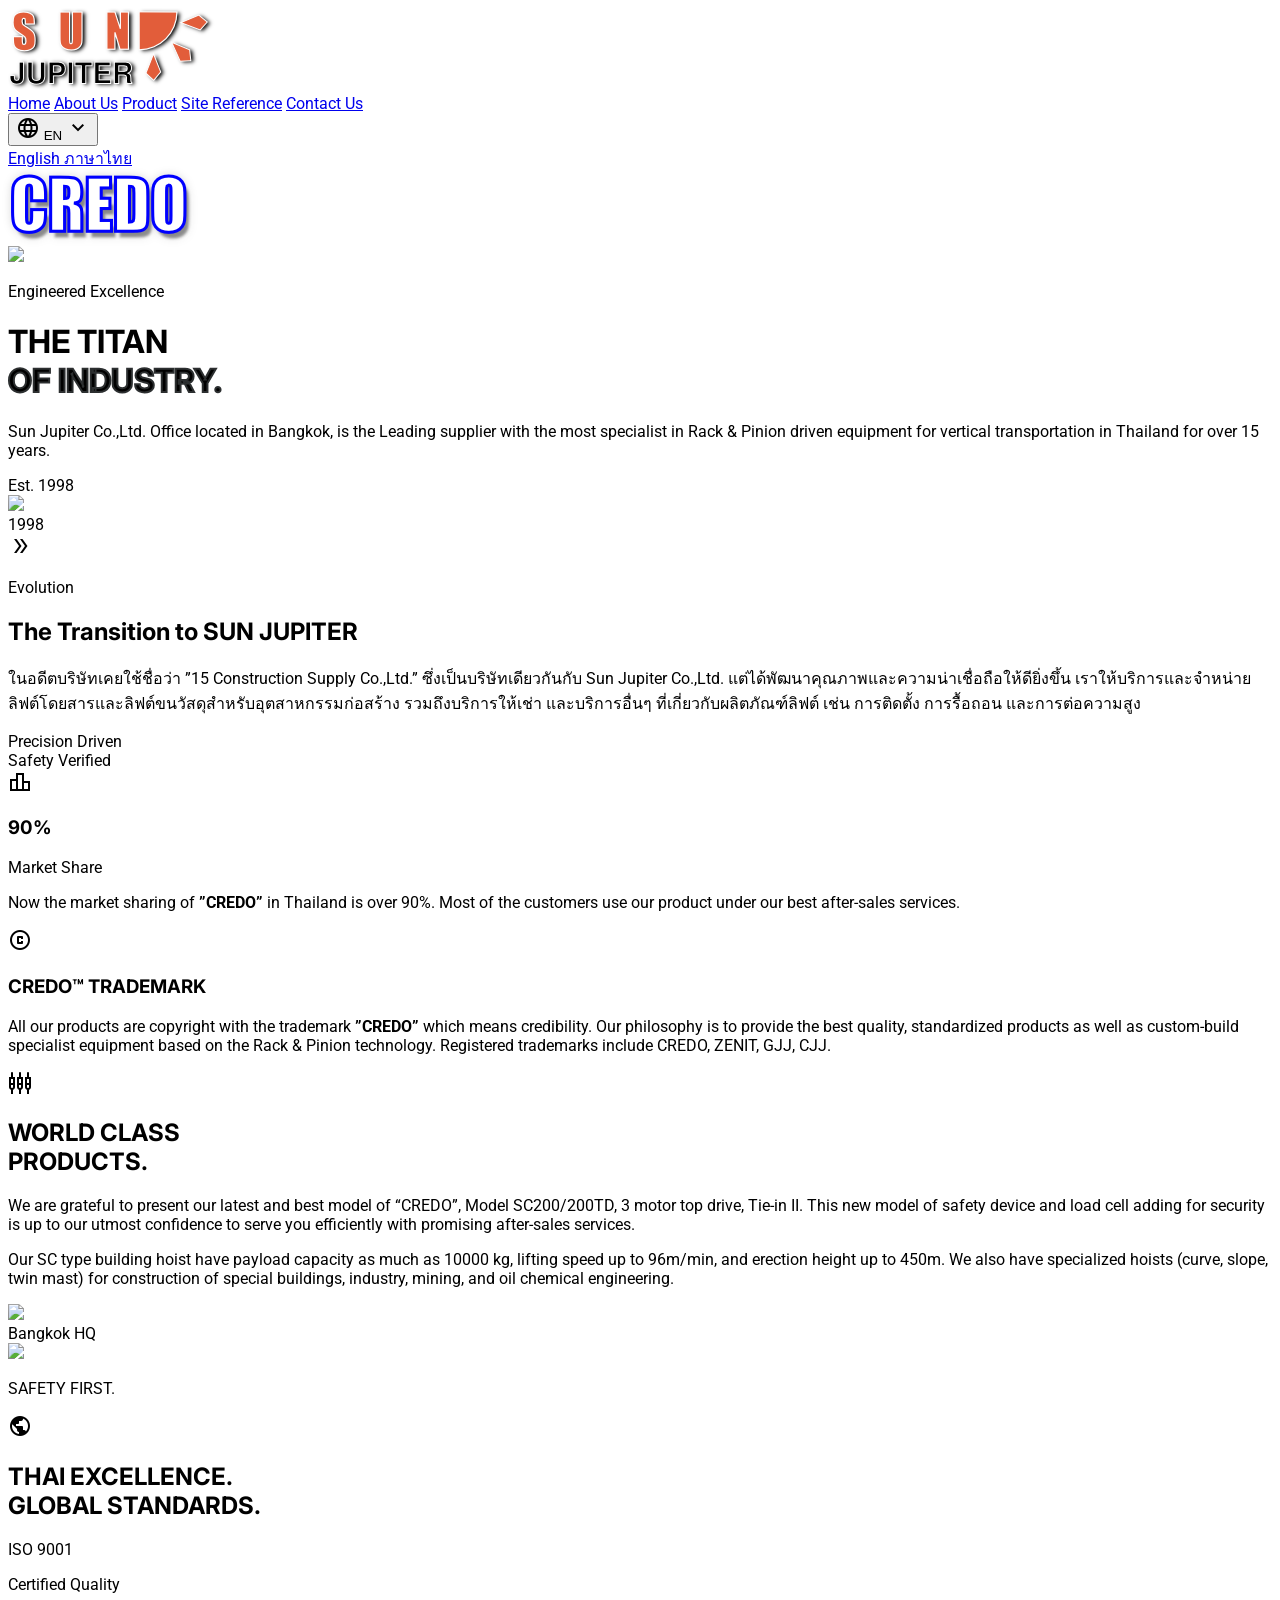
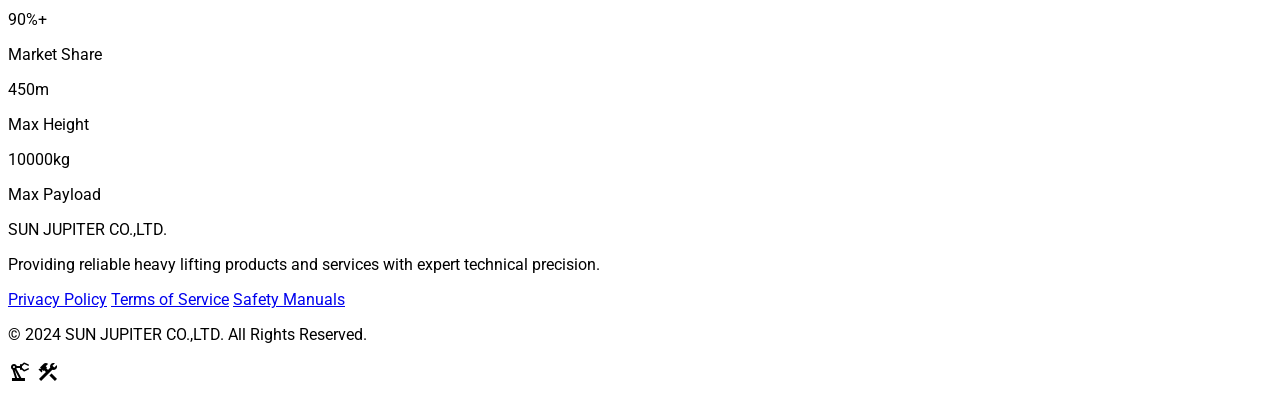
==== about.html @ 76cbe088 "Add files via upload" ====
<!DOCTYPE html>

<html class="light" lang="en"><head>
  <title>About Us | Sun Jupiter Co., Ltd.</title>
  <link rel="icon" type="image/png" href="assets/favicon.png"/>
<link rel="preconnect" href="https://fonts.googleapis.com"/>
<link rel="preconnect" href="https://fonts.gstatic.com" crossorigin/>
<link rel="preconnect" href="https://cdn.tailwindcss.com"/>
<link href="https://fonts.googleapis.com/css2?family=Inter:wght@400;500;600;700;800;900&family=Roboto:wght@400;500;700&display=swap" rel="stylesheet" media="print" onload="this.media='all'"/>
<link href="https://fonts.googleapis.com/css2?family=Material+Symbols+Outlined:wght,FILL@100..700,0..1&display=swap" rel="stylesheet" media="print" onload="this.media='all'"/>
<meta charset="utf-8"/>
<meta content="width=device-width, initial-scale=1.0" name="viewport"/>
<script src="https://cdn.tailwindcss.com?plugins=forms,container-queries"></script>
<script id="tailwind-config">
      tailwind.config = {
        darkMode: "class",
        theme: {
          extend: {
            colors: {
              "on-secondary": "#ffffff",
              "inverse-primary": "#fabd00",
              "inverse-on-surface": "#f3f0ef",
              "surface-dim": "#dcd9d9",
              "on-error-container": "#93000a",
              "primary-fixed": "#ffdf9e",
              "on-secondary-fixed": "#1b1c1c",
              "primary-fixed-dim": "#fabd00",
              "inverse-surface": "#313030",
              "on-secondary-fixed-variant": "#474746",
              "outline": "#7e775f",
              "tertiary-fixed": "#79f5ff",
              "on-tertiary-fixed-variant": "#004f54",
              "tertiary-fixed-dim": "#00dbe8",
              "surface": "#fcf9f8",
              "on-background": "#1c1b1b",
              "tertiary": "#00696f",
              "surface-bright": "#fcf9f8",
              "secondary-fixed": "#e5e2e1",
              "secondary": "#5f5e5e",
              "surface-container-highest": "#e5e2e1",
              "error": "#ba1a1a",
              "primary": "#b45309",
              "on-primary-container": "#795a00",
              "surface-container-high": "#ebe7e7",
              "surface-container-lowest": "#ffffff",
              "on-surface-variant": "#4d4732",
              "tertiary-container": "#00f1ff",
              "surface-container-low": "#f6f3f2",
              "background": "#fcf9f8",
              "on-tertiary-container": "#006a70",
              "error-container": "#ffdad6",
              "on-tertiary": "#ffffff",
              "surface-tint": "#b45309",
              "secondary-container": "#e2dfde",
              "outline-variant": "#d0c6ab",
              "surface-container": "#f0edec",
              "on-primary": "#ffffff",
              "on-tertiary-fixed": "#002022",
              "on-primary-fixed": "#261a00",
              "secondary-fixed-dim": "#c8c6c5",
              "surface-variant": "#e5e2e1",
              "on-primary-fixed-variant": "#5b4300",
              "primary-container": "#ffd478",
              "on-surface": "#1c1b1b",
              "on-secondary-container": "#636262",
              "on-error": "#ffffff"
            },
            fontFamily: {
              "headline": ["Inter"],
              "body": ["Roboto"],
              "label": ["Roboto"]
            },
            borderRadius: {"DEFAULT": "0.125rem", "lg": "0.25rem", "xl": "0.5rem", "full": "0.75rem"},
          },
        },
      }
    </script>
<style>
    /* ── SPA View Transition: smooth cross-fade ────────────────── */
    ::view-transition-old(root) {
        animation: sj-fade-out 120ms ease-out forwards;
    }
    ::view-transition-new(root) {
        animation: sj-fade-in 160ms ease-in forwards;
    }
    @keyframes sj-fade-out {
        from { opacity: 1; transform: translateY(0); }
        to   { opacity: 0; transform: translateY(-6px); }
    }
    @keyframes sj-fade-in {
        from { opacity: 0; transform: translateY(8px); }
        to   { opacity: 1; transform: translateY(0); }
    }

        .material-symbols-outlined {
            font-variation-settings: 'FILL' 0, 'wght' 400, 'GRAD' 0, 'opsz' 24;
        }
        body { 
            font-family: 'Roboto', sans-serif; 
        }
        h1, h2, h3, h4 { font-family: 'Inter', sans-serif; }
    </style>

<script id="spa-router">
if (!window.spaRouterLoaded) {
    window.spaRouterLoaded = true;
    window.spaCache = {};

    document.addEventListener('mouseover', (e) => {
        const link = e.target.closest('a');
        if (!link) return;
        const href = link.getAttribute('href');
        if (!href || href.startsWith('http') || href.startsWith('#') || href.startsWith('mailto:')) return;
        
        const cleanHref = href.split('?')[0].split('#')[0];
        if (!window.spaCache[cleanHref]) {
            window.spaCache[cleanHref] = fetch(href).then(r => r.text()).catch(() => null);
        }
    });
    
    window.navigateToSPA = async (url, useTransition = true) => {
        try {
            const cleanUrl = url.split('?')[0].split('#')[0];
            let text;
            if (window.spaCache && window.spaCache[cleanUrl]) {
                text = await window.spaCache[cleanUrl];
            } else {
                const response = await fetch(url);
                text = await response.text();
            }
            if (!text) { window.location.href = url; return; }
            
            const doc = new DOMParser().parseFromString(text, 'text/html');
            
            const performSwap = () => {
                // Extract all script text BEFORE DOM swap (replaceWith moves main out of doc)
                const scriptTexts = Array.from(doc.querySelectorAll('body script:not([src])')).map(s => s.textContent);

                const currentMain = document.querySelector('main');
                const newMain = doc.querySelector('main');
                if (currentMain && newMain) {
                    currentMain.replaceWith(newMain);
                } else {
                    window.location.href = url; return;
                }
                
                const currentNav = document.querySelector('nav');
                const newNav = doc.querySelector('nav');
                if (currentNav && newNav) {
                    currentNav.innerHTML = newNav.innerHTML;
                }
                
                document.title = doc.title;
                
                // Re-execute scripts (using pre-extracted text to avoid missing in-main scripts)
                scriptTexts.forEach(text => {
                    const newScript = document.createElement('script');
                    newScript.textContent = text;
                    document.body.appendChild(newScript);
                });

                if (window.tailwind && typeof window.tailwind.refresh === 'function') {
                    window.tailwind.refresh();
                }
                setTimeout(() => {
                    document.querySelectorAll('[class*="animate-"]').forEach(el => {
                        const cls = [...el.classList].find(c => c.startsWith('animate-'));
                        if (cls) { el.classList.remove(cls); void el.offsetWidth; el.classList.add(cls); }
                    });
                }, 50);
                // Re-initialize tab UI after SPA swap (ensures brand tabs work without reload)
                setTimeout(() => {
                    const firstTabCard = document.querySelector('.tab-card');
                    if (firstTabCard && typeof switchTab === 'function') {
                        const tabId = firstTabCard.id.replace('tab-', '');
                        switchTab(tabId, false);
                    }
                }, 200);
                
                if (url.includes('#')) {
                    const hash = url.split('#')[1];
                    const target = document.getElementById(hash);
                    if (target) {
                        target.scrollIntoView({ behavior: 'auto', block: 'start' });
                        return;
                    }
                }
                window.scrollTo(0, 0);
                // Re-apply language after SPA swap
                if (window.applyTranslations) window.applyTranslations();
            };

            window.history.pushState({}, '', url);
            performSwap();
            
        } catch (e) {
            window.location.href = url; 
        }
    };
    
    document.addEventListener('click', (e) => {
        if (e.defaultPrevented) return;
        const link = e.target.closest('a');
        if (!link) return;
        const href = link.getAttribute('href');
        if (!href || href.startsWith('http') || href.startsWith('mailto:')) return;
        
        e.preventDefault();
        
        if (href.startsWith('#')) {
            const tgt = document.querySelector(href);
            if (tgt) {
                tgt.scrollIntoView({ behavior: 'smooth' });
                window.history.pushState({}, '', window.location.pathname + href);
            }
            return;
        }

        window.navigateToSPA(href, true);
    });
    
    window.addEventListener('popstate', () => {
        window.location.reload();
    });
}
</script>
<script src="assets/lang.js"></script>
  <meta name="description" content="Learn about Sun Jupiter Co., Ltd., our mission, vision, and commitment to providing world-class construction equipment in Thailand."/>
  <meta name="robots" content="index, follow"/>
  <link rel="canonical" href="https://claudesunjupite.github.io/about.html"/>
</head>
<body class="bg-surface text-on-surface antialiased">
<!-- STANDARDIZED NAVBAR -->
<nav class="fixed top-0 w-full z-50 bg-white/85 backdrop-blur-md shadow-sm border-b border-neutral-200/50 flex justify-between items-center px-8 py-4 w-full max-w-none transition-all duration-300">
<div class="flex items-center cursor-pointer transition-transform hover:scale-105" onclick="window.navigateToSPA ? window.navigateToSPA('index.html') : window.location.href='index.html'">
<img loading="eager" alt="SUN JUPITER CO.,LTD. Logo" class="h-14 md:h-16 w-auto object-contain" src="assets/sunjupiter-logo.png"/>
</div>
<div class="hidden md:flex items-center space-x-8 font-headline font-bold tracking-tight text-sm uppercase">
<a class="text-neutral-700 hover:text-yellow-600 transition-colors transition-all duration-300" href="index.html">Home</a>
<a class="text-yellow-600 border-b-2 border-yellow-600 pb-1 transition-all duration-300" href="about.html">About Us</a>
<a class="text-neutral-700 hover:text-yellow-600 transition-colors transition-all duration-300" href="product.html">Product</a>
<a class="text-neutral-700 hover:text-yellow-600 transition-colors transition-all duration-300" href="site-reference.html">Site Reference</a>
<a class="text-neutral-700 hover:text-yellow-600 transition-colors transition-all duration-300" href="contact.html">Contact Us</a>
</div>
<div class="flex items-center gap-6">
<div class="relative group">
<button class="flex items-center gap-1 text-xs font-bold text-neutral-600 hover:text-yellow-600 uppercase tracking-widest transition-colors py-2">
<span class="material-symbols-outlined text-[18px]">language</span>
EN
<span class="material-symbols-outlined text-[16px] transition-transform group-hover:rotate-180">expand_more</span>
</button>
<div class="absolute right-0 top-full w-32 bg-white border border-neutral-100 shadow-xl rounded-md overflow-hidden opacity-0 invisible group-hover:opacity-100 group-hover:visible transition-all duration-200">
<a href="#" class="block px-4 py-3 text-xs text-neutral-700 hover:bg-neutral-50 hover:text-yellow-600 font-bold tracking-wider" data-lang="en" onclick="event.preventDefault();window.setLanguage('en')">
English
</a>
<a href="#" class="block px-4 py-3 text-xs text-neutral-700 hover:bg-neutral-50 hover:text-yellow-600 font-bold tracking-wider" data-lang="th" onclick="event.preventDefault();window.setLanguage('th')">
ภาษาไทย
</a>
</div>
</div>
<div class="h-6 w-px bg-neutral-300 hidden md:block"></div>
<img loading="eager" src="assets/credo.png" alt="CREDO" class="hidden lg:block h-8 w-auto object-contain" style="filter: drop-shadow(0 0 4px rgba(0,0,0,0.15));">
</div>
</nav>
<!-- Hero Section: Kinetic Titan Strategy -->
<header class="pt-24 relative min-h-[921px] flex items-center overflow-hidden bg-surface">
<div class="absolute inset-0 z-0">
<div class="absolute inset-0 bg-gradient-to-r from-surface via-surface/80 to-transparent z-10"></div>
<img loading="eager" class="w-full h-full object-cover" data-alt="high-resolution wide shot of a modern Bangkok architectural landmark at sunrise with heavy construction cranes in the distance" src="https://lh3.googleusercontent.com/aida-public/[base64]"/>
</div>
<div class="container mx-auto px-12 relative z-20">
<div class="max-w-5xl">
<p class="font-headline font-black text-primary uppercase tracking-[0.2em] mb-4 md:mb-6 text-sm md:text-base">Engineered Excellence</p>
<h1 class="font-headline font-black text-5xl md:text-7xl lg:text-8xl text-on-surface leading-[0.85] tracking-tighter mb-8 md:mb-12 uppercase kinetic-tension">
                    THE TITAN <br/>
<span class="text-transparent" style="-webkit-text-stroke: 2px #2c2f30">OF INDUSTRY.</span>
</h1>
<div class="flex flex-col md:flex-row md:items-end gap-8 md:gap-16 relative z-10 w-full mb-8 text-shadow-sm">
<p class="text-lg md:text-xl text-on-surface-variant font-medium leading-relaxed max-w-2xl">
                        Sun Jupiter Co.,Ltd. Office located in Bangkok, is the Leading supplier with the most specialist in Rack &amp; Pinion driven equipment for vertical transportation in Thailand for over 15 years.
                    </p>
<div class="flex items-center gap-4 shrink-0 pb-1">
<div class="h-[2px] w-12 md:w-16 bg-secondary"></div>
<span class="font-headline font-black text-xl md:text-2xl uppercase tracking-tighter text-on-surface">Est. 1998</span>
</div>
</div>
</div>
</div>
</header>
<!-- Legacy Transition Section: No-Border Philosophy -->
<section class="bg-surface-container-low py-32">
<div class="container mx-auto px-12">
<div class="grid grid-cols-1 md:grid-cols-12 gap-16 items-center">
<div class="md:col-span-5 relative">
<div class="aspect-square bg-surface-container-highest rounded-lg overflow-hidden relative shadow-2xl group">
<img loading="lazy" class="w-full h-full object-cover grayscale transition-all duration-700 group-hover:grayscale-0" data-alt="vintage black and white photo of 15 Construction Supply storefront in 1990s Bangkok industrial district" src="https://lh3.googleusercontent.com/aida-public/[base64]"/>
<div class="absolute bottom-0 left-0 bg-primary p-8 text-on-primary font-headline font-black text-4xl uppercase">1998</div>
</div>
</div>
<div class="md:col-span-2 flex flex-col items-center justify-center py-20 md:py-24">
<span class="material-symbols-outlined text-6xl text-tertiary" data-icon="double_arrow">double_arrow</span>
<p class="font-headline font-black text-tertiary uppercase text-xs tracking-widest mt-4">Evolution</p>
</div>
<div class="md:col-span-5">
<h2 class="font-headline font-black text-5xl mb-8 tracking-tight">The Transition to <span class="text-primary">SUN JUPITER</span></h2>
<p class="text-on-surface-variant leading-loose mb-6 font-medium">
                        ในอดีตบริษัทเคยใช้ชื่อว่า <span class=”text-on-surface font-bold”>”15 Construction Supply Co.,Ltd.”</span> ซึ่งเป็นบริษัทเดียวกันกับ Sun Jupiter Co.,Ltd. แต่ได้พัฒนาคุณภาพและความน่าเชื่อถือให้ดียิ่งขึ้น เราให้บริการและจำหน่ายลิฟต์โดยสารและลิฟต์ขนวัสดุสำหรับอุตสาหกรรมก่อสร้าง รวมถึงบริการให้เช่า และบริการอื่นๆ ที่เกี่ยวกับผลิตภัณฑ์ลิฟต์ เช่น การติดตั้ง การรื้อถอน และการต่อความสูง
                    </p>
<div class="flex gap-4">
<div class="px-6 py-3 bg-secondary-container text-on-secondary-container font-headline font-bold text-sm tracking-tight rounded-md">Precision Driven</div>
<div class="px-6 py-3 bg-primary-container text-on-primary-container font-headline font-bold text-sm tracking-tight rounded-md">Safety Verified</div>
</div>
</div>
</div>
</div>
</section>
<!-- The Credo: High-Octane Bento Grid -->
<section class="py-32 bg-surface">
<div class="container mx-auto px-12">
<div class="grid grid-cols-1 md:grid-cols-3 gap-12 md:gap-16">
<!-- Market Share Card -->
<div class="md:col-span-1 bg-surface-container-lowest p-12 flex flex-col justify-between min-h-[400px] border-l-8 border-secondary">
<div>
<span class="material-symbols-outlined text-secondary text-5xl mb-6" data-icon="leaderboard">leaderboard</span>
<h3 class="font-headline font-black text-6xl tracking-tighter mb-2">90%</h3>
<p class="font-headline font-bold uppercase text-on-surface-variant tracking-widest text-xs">Market Share</p>
</div>
<p class="text-on-surface-variant text-sm font-medium leading-loose">
                        Now the market sharing of <strong>”CREDO”</strong> in Thailand is over 90%. Most of the customers use our product under our best after-sales services.
                    </p>
</div>
<!-- Credo Card: Signature Texture -->
<div class="md:col-span-2 bg-gradient-to-br from-primary to-primary-dim p-12 md:p-20 relative overflow-hidden text-on-primary flex flex-col justify-center">
<div class="relative z-10">
<div class="flex items-center gap-4 mb-8">
<span class="material-symbols-outlined text-secondary-fixed-dim text-4xl" data-icon="copyright" data-weight="fill">copyright</span>
<h3 class="font-headline font-black text-4xl md:text-5xl uppercase tracking-tighter italic">CREDO™ TRADEMARK</h3>
</div>
<p class="text-2xl font-headline font-bold leading-relaxed max-w-2xl">
                            All our products are copyright with the trademark <strong>”CREDO”</strong> which means credibility. Our philosophy is to provide the best quality, standardized products as well as custom-build specialist equipment based on the Rack &amp; Pinion technology. Registered trademarks include CREDO, ZENIT, GJJ, CJJ.
                        </p>
</div>
<!-- Decorative Background element -->
<span class="absolute -right-10 -bottom-10 material-symbols-outlined text-[20rem] text-white/5 pointer-events-none" data-icon="settings_input_component">settings_input_component</span>
</div>
</div>
</div>
</section>
<!-- Technical Team & Office: Editorial Layout -->
<section class="bg-surface-container-high py-32 overflow-hidden">
<div class="container mx-auto px-12">
<div class="flex flex-col md:flex-row gap-16">
<div class="md:w-1/3">
<h2 class="font-headline font-black text-5xl md:text-6xl leading-[0.85] tracking-tighter mb-8">WORLD CLASS <br/><span class="text-tertiary">PRODUCTS</span>.</h2>
<p class="text-on-surface-variant font-medium leading-loose mb-6">
                        We are grateful to present our latest and best model of “CREDO”, Model SC200/200TD, 3 motor top drive, Tie-in II. This new model of safety device and load cell adding for security is up to our utmost confidence to serve you efficiently with promising after-sales services.
                    </p>
<p class="text-on-surface-variant font-medium leading-loose mb-12">
                        Our SC type building hoist have payload capacity as much as 10000 kg, lifting speed up to 96m/min, and erection height up to 450m. We also have specialized hoists (curve, slope, twin mast) for construction of special buildings, industry, mining, and oil chemical engineering.
                    </p>
</div>
<div class="md:w-2/3 grid grid-cols-2 gap-12 md:gap-16">
<div class="relative pt-12">
<img loading="lazy" class="w-full h-[500px] object-cover rounded-lg shadow-2xl" data-alt="professional Thai technical engineers in safety gear examining blueprints inside a modern sleek glass Bangkok office" src="https://lh3.googleusercontent.com/aida-public/[base64]"/>
<div class="absolute -top-4 -right-4 bg-tertiary p-6 rounded-lg text-on-tertiary font-headline font-black text-xl">Bangkok HQ</div>
</div>
<div class="relative">
<img loading="lazy" class="w-full h-[500px] object-cover rounded-lg shadow-2xl" data-alt="detailed close up of modern high tech Rack and Pinion elevator machinery assembly line with vibrant safety orange accents" src="https://lh3.googleusercontent.com/aida-public/[base64]"/>
<div class="absolute bottom-12 -left-12 bg-white/10 backdrop-blur-xl p-8 border border-white/20">
<p class="font-headline font-black text-on-surface text-4xl">SAFETY FIRST.</p>
</div>
</div>
</div>
</div>
</div>
</section>
<!-- Global Reach / Logistics -->
<section class="py-32 bg-surface-container-lowest">
<div class="container mx-auto px-12 text-center max-w-4xl">
<span class="material-symbols-outlined text-primary text-6xl mb-8" data-icon="public" data-weight="fill">public</span>
<h2 class="font-headline font-black text-6xl tracking-tighter mb-8">THAI EXCELLENCE. <br/>GLOBAL STANDARDS.</h2>
<div class="grid grid-cols-2 md:grid-cols-4 gap-4 mt-16">
<div class="p-8 bg-surface-container-low rounded-lg">
<p class="font-headline font-black text-3xl md:text-4xl text-primary">ISO 9001</p>
<p class="text-xs uppercase font-bold tracking-widest text-on-surface-variant mt-2">Certified Quality</p>
</div>
<div class="p-8 bg-surface-container-low rounded-lg">
<p class="font-headline font-black text-3xl md:text-4xl text-primary">90%+</p>
<p class="text-xs uppercase font-bold tracking-widest text-on-surface-variant mt-2">Market Share</p>
</div>
<div class="p-8 bg-surface-container-low rounded-lg">
<p class="font-headline font-black text-3xl md:text-4xl text-primary">450m</p>
<p class="text-xs uppercase font-bold tracking-widest text-on-surface-variant mt-2">Max Height</p>
</div>
<div class="p-8 bg-surface-container-low rounded-lg">
<p class="font-headline font-black text-3xl md:text-4xl text-primary">10000kg</p>
<p class="text-xs uppercase font-bold tracking-widest text-on-surface-variant mt-2">Max Payload</p>
</div>
</div>
</div>
</section>
<!-- Footer Shell (Authority: Shared Components JSON) -->
<footer class="bg-neutral-950 dark:bg-black w-full border-t border-neutral-800 flex flex-col md:flex-row justify-between items-center px-12 py-10">
<div class="mb-8 md:mb-0 opacity-80 hover:opacity-100 transition-all duration-300">
<span class="text-lg font-black text-white uppercase font-headline">SUN JUPITER CO.,LTD.</span>
<p class="font-['Work_Sans'] text-xs tracking-wider text-neutral-400 mt-2 max-w-xs">Providing reliable heavy lifting products and services with expert technical precision.</p>
</div>
<div class="flex flex-wrap justify-center gap-12 md:gap-16 mb-8 md:mb-0 font-['Work_Sans'] text-xs tracking-wider text-neutral-400">
<a class="text-neutral-500 hover:text-white transition-colors hover:underline decoration-yellow-500" href="#">Privacy Policy</a>
<a class="text-neutral-500 hover:text-white transition-colors hover:underline decoration-yellow-500" href="#">Terms of Service</a>
<a class="text-neutral-500 hover:text-white transition-colors hover:underline decoration-yellow-500" href="#">Safety Manuals</a>
</div>
<div class="text-center md:text-right opacity-80 hover:opacity-100 transition-all duration-300">
<p class="font-['Work_Sans'] text-xs tracking-wider text-neutral-400">© 2024 SUN JUPITER CO.,LTD. All Rights Reserved.</p>
<div class="flex justify-center md:justify-end gap-4 mt-4">
<span class="material-symbols-outlined text-yellow-600 text-xl">precision_manufacturing</span>
<span class="material-symbols-outlined text-yellow-600 text-xl">construction</span>
</div>
</div>
</footer>
</body></html>




                                                                                                                                                                            
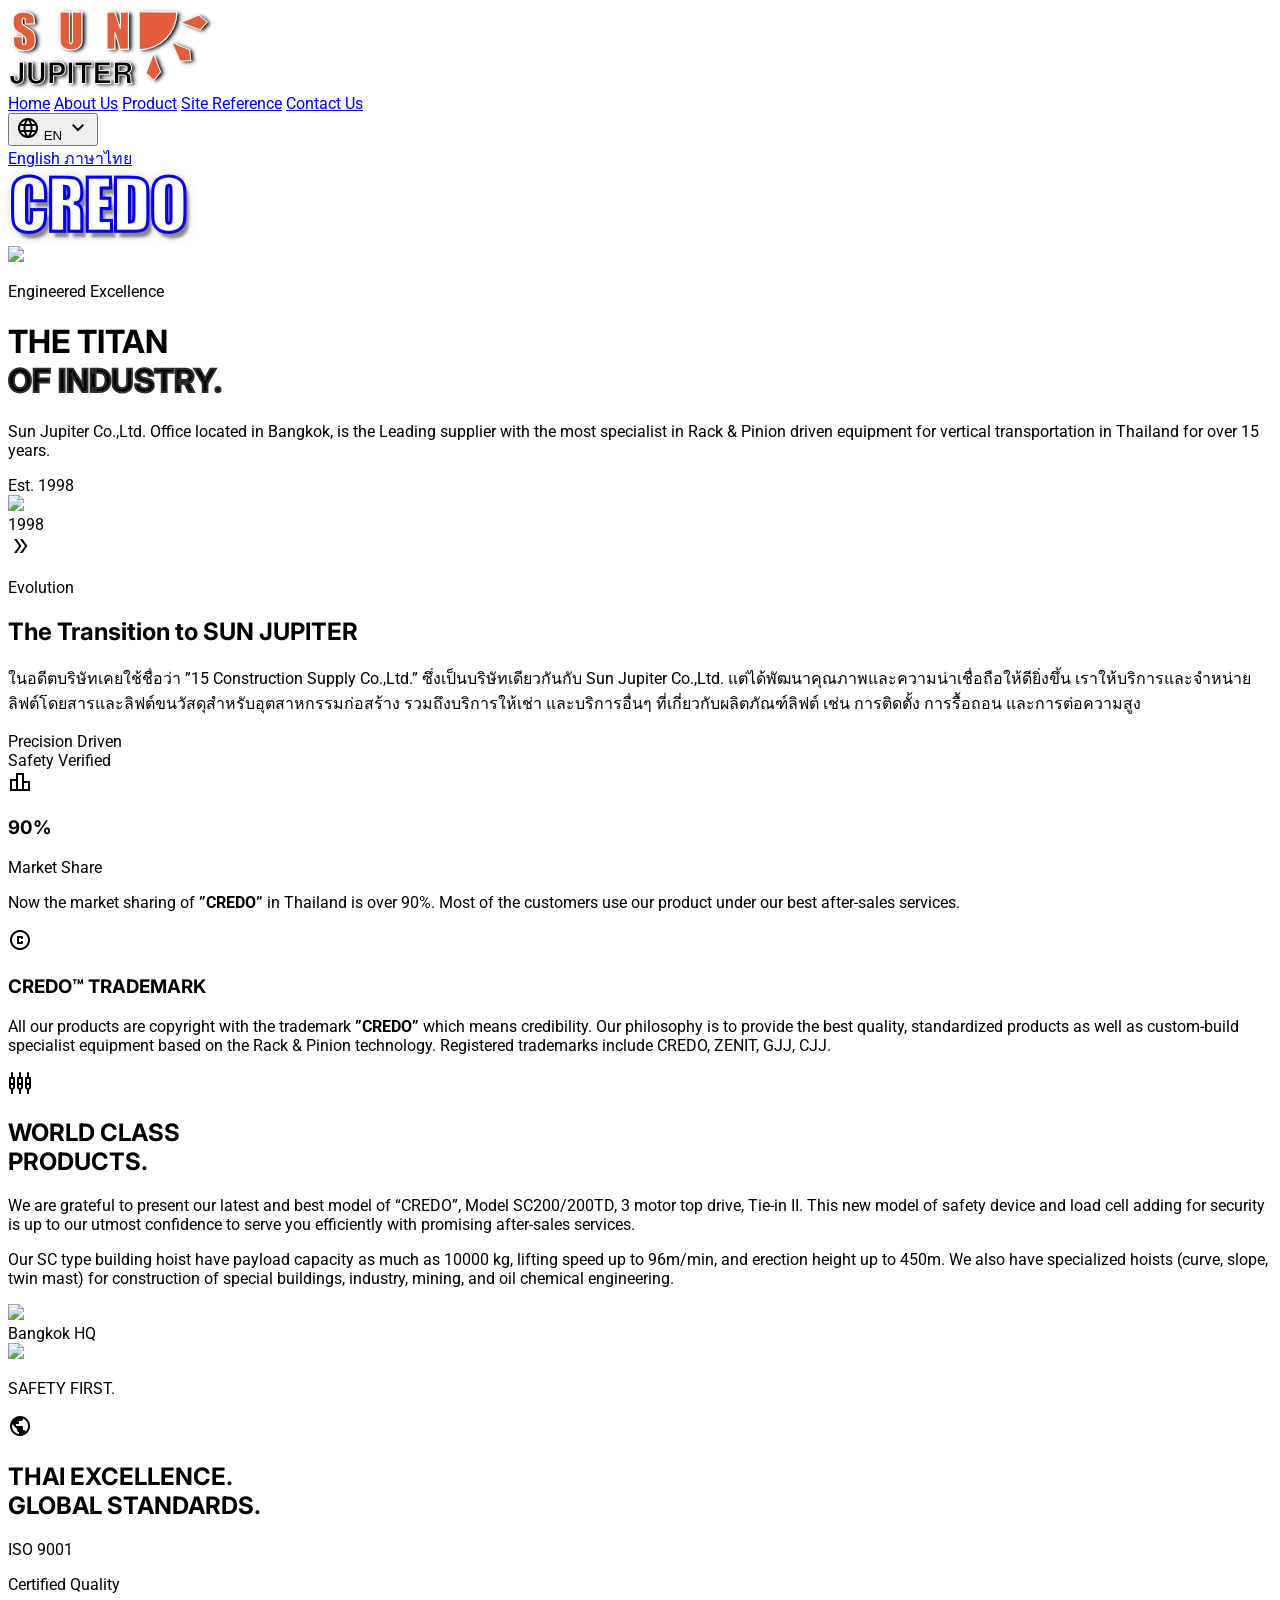
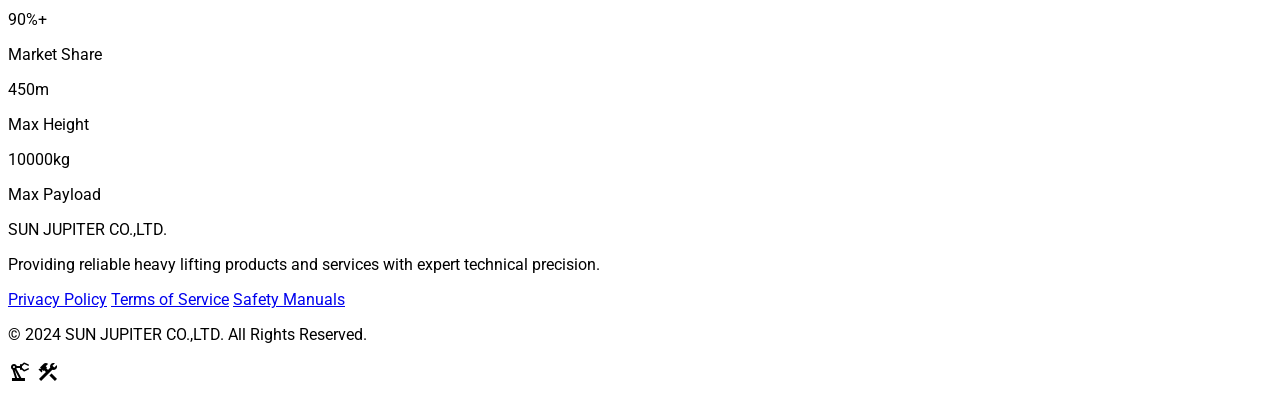
==== commit a1aeba48: "Add files via upload" ====
--- a/about.html
+++ b/about.html
@@ -5,76 +5,12 @@
   <link rel="icon" type="image/png" href="assets/favicon.png"/>
 <link rel="preconnect" href="https://fonts.googleapis.com"/>
 <link rel="preconnect" href="https://fonts.gstatic.com" crossorigin/>
-<link rel="preconnect" href="https://cdn.tailwindcss.com"/>
 <link href="https://fonts.googleapis.com/css2?family=Inter:wght@400;500;600;700;800;900&family=Roboto:wght@400;500;700&display=swap" rel="stylesheet" media="print" onload="this.media='all'"/>
 <link href="https://fonts.googleapis.com/css2?family=Material+Symbols+Outlined:wght,FILL@100..700,0..1&display=swap" rel="stylesheet" media="print" onload="this.media='all'"/>
 <meta charset="utf-8"/>
 <meta content="width=device-width, initial-scale=1.0" name="viewport"/>
-<script src="https://cdn.tailwindcss.com?plugins=forms,container-queries"></script>
-<script id="tailwind-config">
-      tailwind.config = {
-        darkMode: "class",
-        theme: {
-          extend: {
-            colors: {
-              "on-secondary": "#ffffff",
-              "inverse-primary": "#fabd00",
-              "inverse-on-surface": "#f3f0ef",
-              "surface-dim": "#dcd9d9",
-              "on-error-container": "#93000a",
-              "primary-fixed": "#ffdf9e",
-              "on-secondary-fixed": "#1b1c1c",
-              "primary-fixed-dim": "#fabd00",
-              "inverse-surface": "#313030",
-              "on-secondary-fixed-variant": "#474746",
-              "outline": "#7e775f",
-              "tertiary-fixed": "#79f5ff",
-              "on-tertiary-fixed-variant": "#004f54",
-              "tertiary-fixed-dim": "#00dbe8",
-              "surface": "#fcf9f8",
-              "on-background": "#1c1b1b",
-              "tertiary": "#00696f",
-              "surface-bright": "#fcf9f8",
-              "secondary-fixed": "#e5e2e1",
-              "secondary": "#5f5e5e",
-              "surface-container-highest": "#e5e2e1",
-              "error": "#ba1a1a",
-              "primary": "#b45309",
-              "on-primary-container": "#795a00",
-              "surface-container-high": "#ebe7e7",
-              "surface-container-lowest": "#ffffff",
-              "on-surface-variant": "#4d4732",
-              "tertiary-container": "#00f1ff",
-              "surface-container-low": "#f6f3f2",
-              "background": "#fcf9f8",
-              "on-tertiary-container": "#006a70",
-              "error-container": "#ffdad6",
-              "on-tertiary": "#ffffff",
-              "surface-tint": "#b45309",
-              "secondary-container": "#e2dfde",
-              "outline-variant": "#d0c6ab",
-              "surface-container": "#f0edec",
-              "on-primary": "#ffffff",
-              "on-tertiary-fixed": "#002022",
-              "on-primary-fixed": "#261a00",
-              "secondary-fixed-dim": "#c8c6c5",
-              "surface-variant": "#e5e2e1",
-              "on-primary-fixed-variant": "#5b4300",
-              "primary-container": "#ffd478",
-              "on-surface": "#1c1b1b",
-              "on-secondary-container": "#636262",
-              "on-error": "#ffffff"
-            },
-            fontFamily: {
-              "headline": ["Inter"],
-              "body": ["Roboto"],
-              "label": ["Roboto"]
-            },
-            borderRadius: {"DEFAULT": "0.125rem", "lg": "0.25rem", "xl": "0.5rem", "full": "0.75rem"},
-          },
-        },
-      }
-    </script>
+<link rel="stylesheet" href="assets/tailwind.css"/>
+
 <style>
     /* ── SPA View Transition: smooth cross-fade ────────────────── */
     ::view-transition-old(root) {
@@ -152,6 +88,19 @@
                 
                 document.title = doc.title;
                 
+                // Inject/replace out-of-main body elements from fetched doc (modals, overlays, etc.)
+                // These are outside <main> so replaceWith(newMain) doesn't move them automatically
+                Array.from(doc.body.children).forEach(el => {
+                    const tag = el.tagName.toLowerCase();
+                    if (tag === 'script' || tag === 'main' || tag === 'nav' || tag === 'noscript') return;
+                    const existingEl = el.id ? document.getElementById(el.id) : null;
+                    if (existingEl) {
+                        existingEl.replaceWith(el);
+                    } else {
+                        document.body.appendChild(el);
+                    }
+                });
+
                 // Re-execute scripts (using pre-extracted text to avoid missing in-main scripts)
                 scriptTexts.forEach(text => {
                     const newScript = document.createElement('script');
@@ -233,7 +182,7 @@
 <!-- STANDARDIZED NAVBAR -->
 <nav class="fixed top-0 w-full z-50 bg-white/85 backdrop-blur-md shadow-sm border-b border-neutral-200/50 flex justify-between items-center px-8 py-4 w-full max-w-none transition-all duration-300">
 <div class="flex items-center cursor-pointer transition-transform hover:scale-105" onclick="window.navigateToSPA ? window.navigateToSPA('index.html') : window.location.href='index.html'">
-<img loading="eager" alt="SUN JUPITER CO.,LTD. Logo" class="h-14 md:h-16 w-auto object-contain" src="assets/sunjupiter-logo.png"/>
+<img loading="eager" alt="SUN JUPITER CO.,LTD. Logo" class="h-14 md:h-16 w-auto object-contain" src="assets/sunjupiter-logo.webp"/>
 </div>
 <div class="hidden md:flex items-center space-x-8 font-headline font-bold tracking-tight text-sm uppercase">
 <a class="text-neutral-700 hover:text-yellow-600 transition-colors transition-all duration-300" href="index.html">Home</a>
@@ -259,7 +208,7 @@
 </div>
 </div>
 <div class="h-6 w-px bg-neutral-300 hidden md:block"></div>
-<img loading="eager" src="assets/credo.png" alt="CREDO" class="hidden lg:block h-8 w-auto object-contain" style="filter: drop-shadow(0 0 4px rgba(0,0,0,0.15));">
+<img loading="eager" src="assets/credo.webp" alt="CREDO" class="hidden lg:block h-8 w-auto object-contain" style="filter: drop-shadow(0 0 4px rgba(0,0,0,0.15));">
 </div>
 </nav>
 <!-- Hero Section: Kinetic Titan Strategy -->
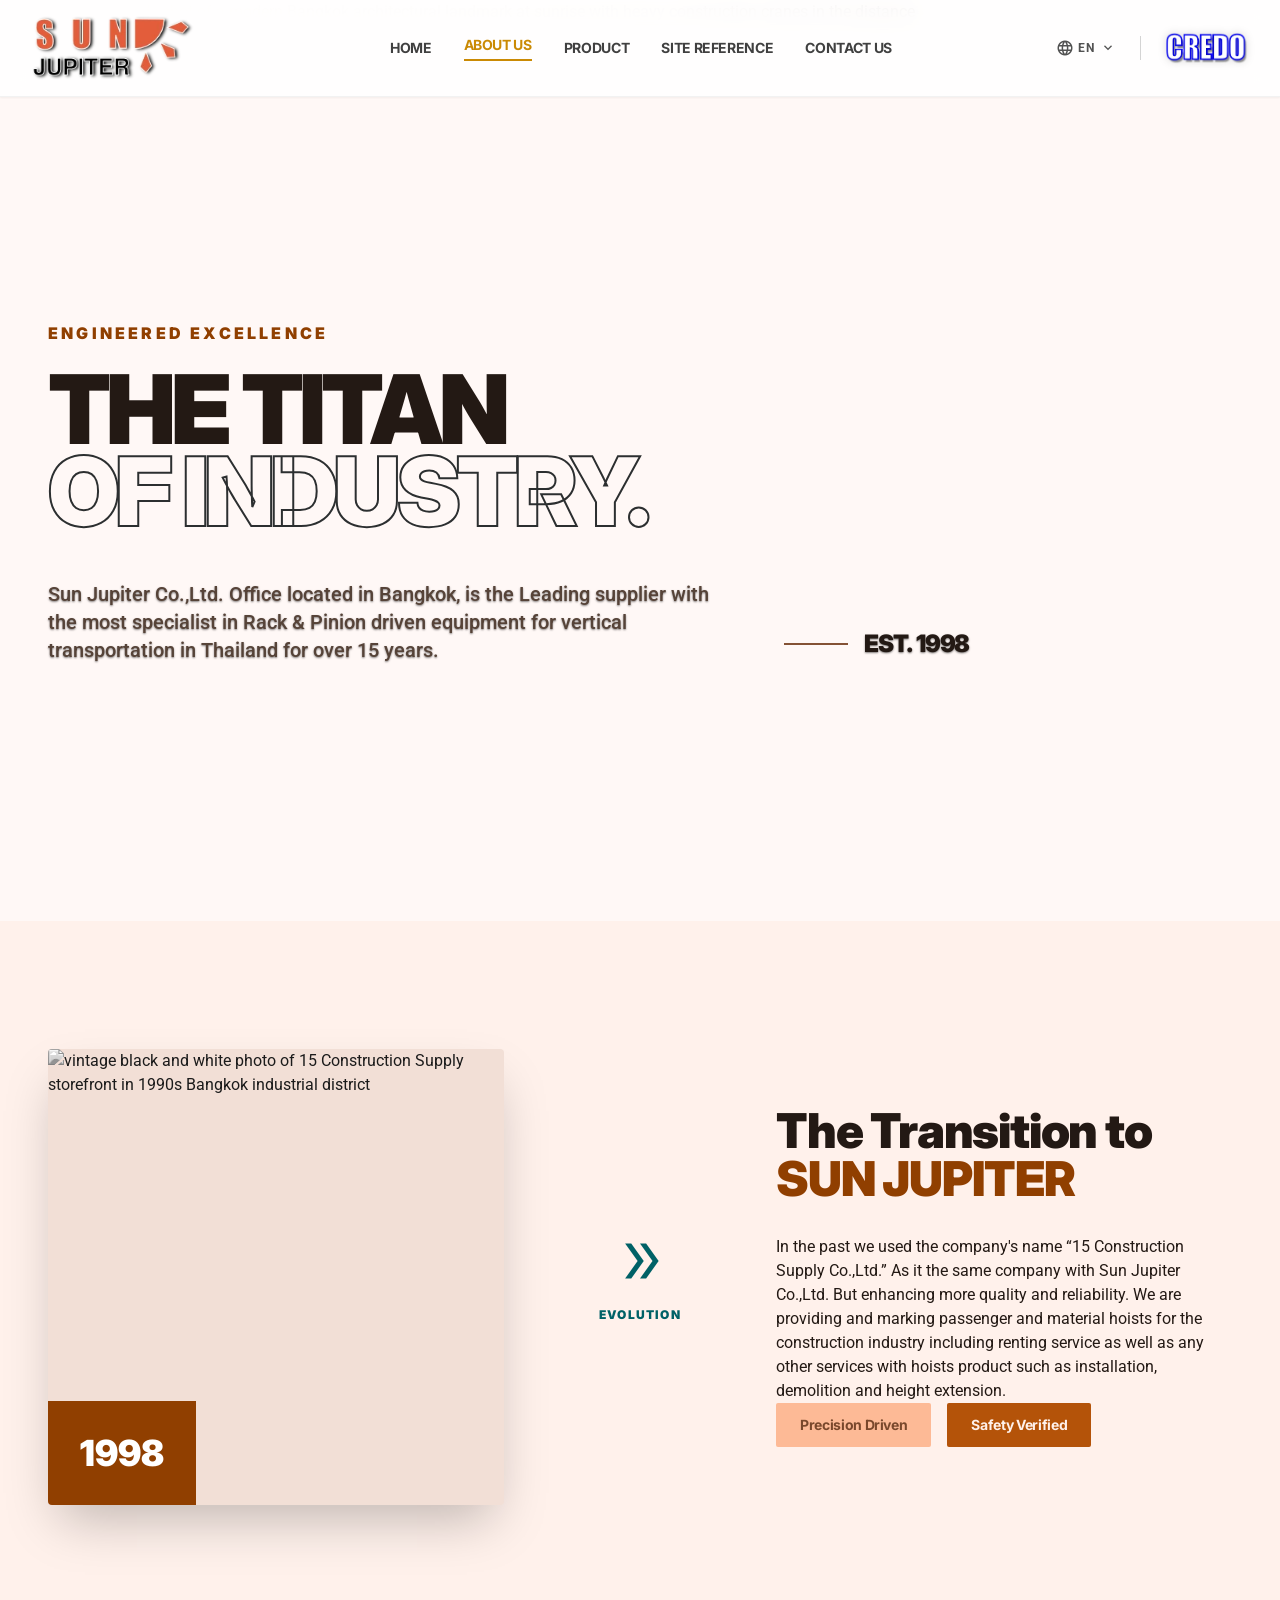
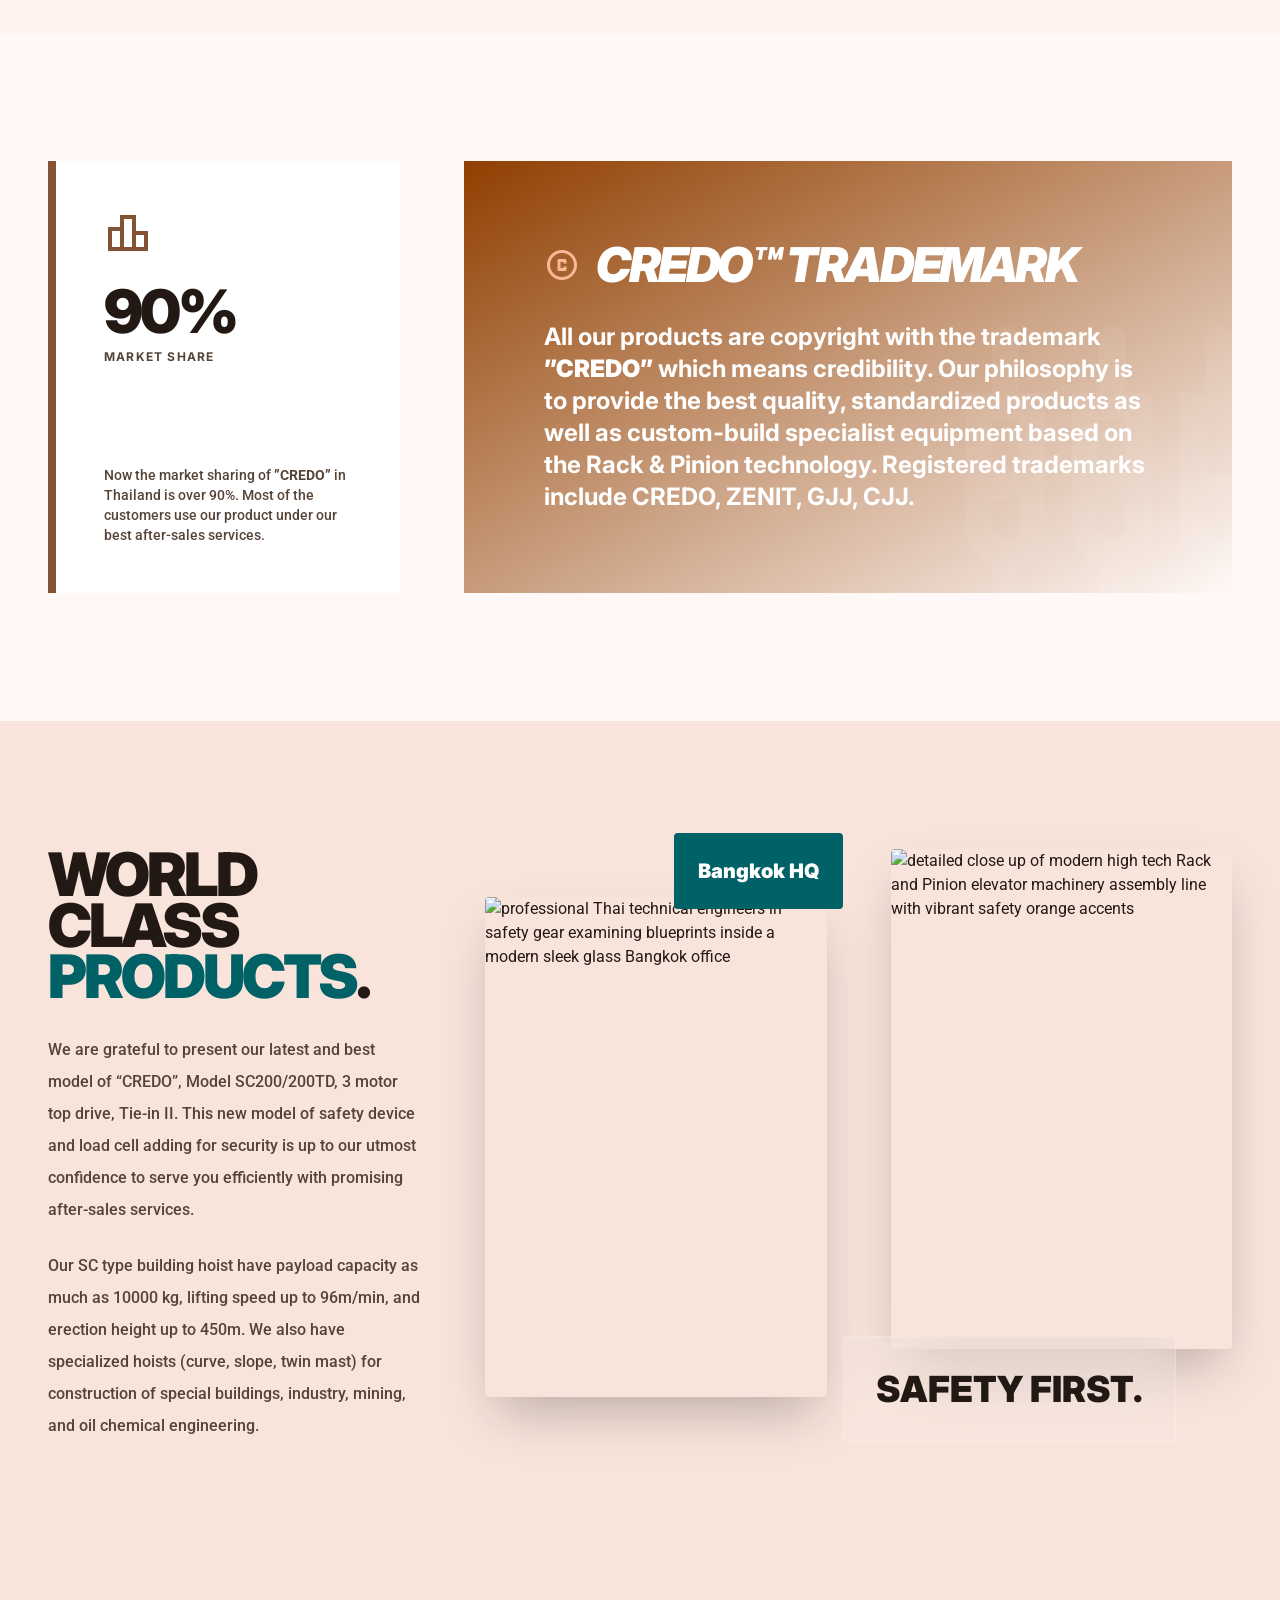
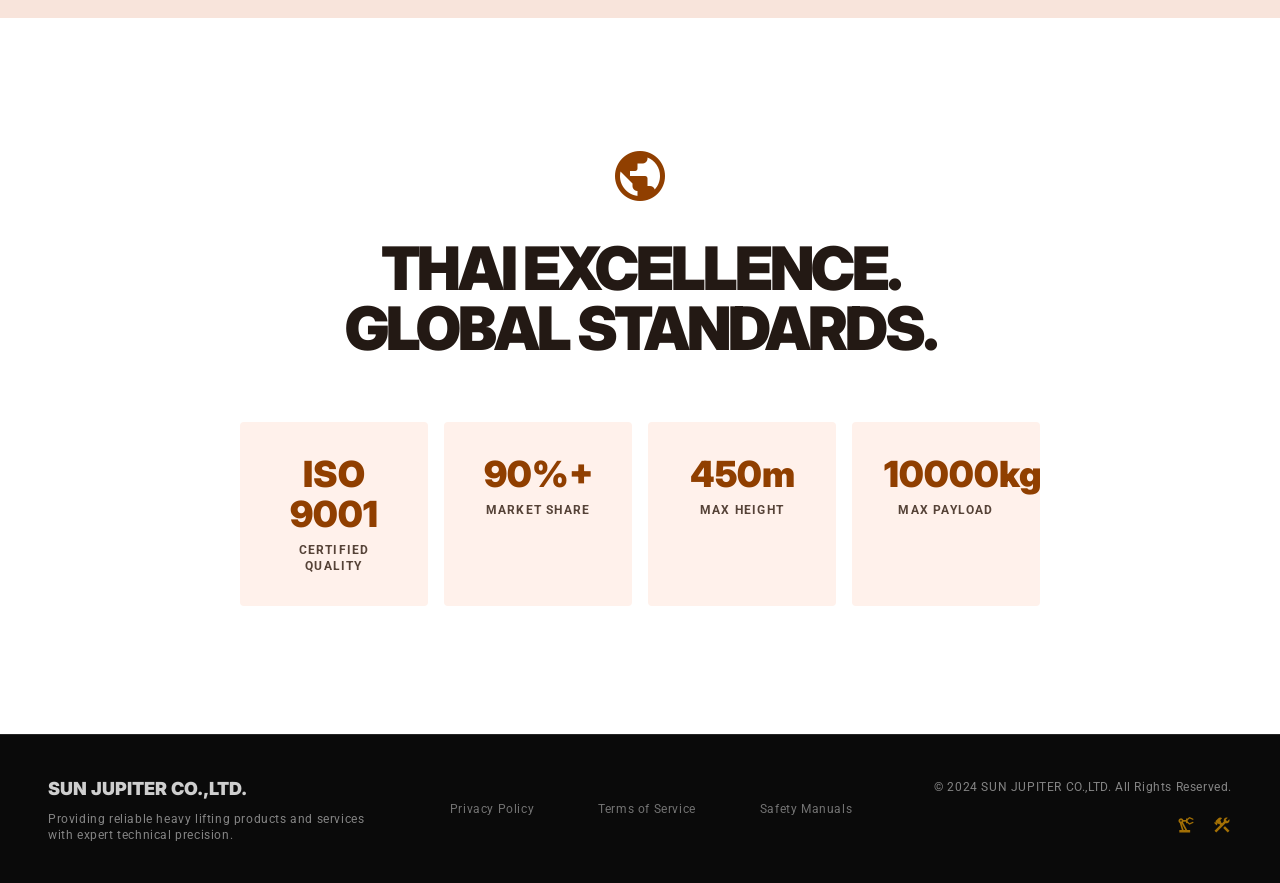
==== commit 5621dd6b: "Add files via upload" ====
--- a/about.html
+++ b/about.html
@@ -179,11 +179,12 @@
   <link rel="canonical" href="https://claudesunjupite.github.io/about.html"/>
 </head>
 <body class="bg-surface text-on-surface antialiased">
+<a href="#main-content" class="sr-only focus:not-sr-only focus:fixed focus:top-4 focus:left-4 focus:z-[100] focus:bg-yellow-600 focus:text-white focus:px-4 focus:py-2 focus:font-bold focus:rounded">Skip to main content</a>
 <!-- STANDARDIZED NAVBAR -->
-<nav class="fixed top-0 w-full z-50 bg-white/85 backdrop-blur-md shadow-sm border-b border-neutral-200/50 flex justify-between items-center px-8 py-4 w-full max-w-none transition-all duration-300">
-<div class="flex items-center cursor-pointer transition-transform hover:scale-105" onclick="window.navigateToSPA ? window.navigateToSPA('index.html') : window.location.href='index.html'">
+<nav aria-label="Main navigation" class="fixed top-0 w-full z-50 bg-white/85 backdrop-blur-md shadow-sm border-b border-neutral-200/50 flex justify-between items-center px-8 py-4 w-full max-w-none transition-all duration-300">
+<a href="index.html" class="flex items-center transition-transform hover:scale-105" onclick="if(window.navigateToSPA){event.preventDefault();window.navigateToSPA('index.html')}" aria-label="SUN JUPITER CO.,LTD. — Go to homepage">
 <img loading="eager" alt="SUN JUPITER CO.,LTD. Logo" class="h-14 md:h-16 w-auto object-contain" src="assets/sunjupiter-logo.webp"/>
-</div>
+</a>
 <div class="hidden md:flex items-center space-x-8 font-headline font-bold tracking-tight text-sm uppercase">
 <a class="text-neutral-700 hover:text-yellow-600 transition-colors transition-all duration-300" href="index.html">Home</a>
 <a class="text-yellow-600 border-b-2 border-yellow-600 pb-1 transition-all duration-300" href="about.html">About Us</a>
@@ -191,12 +192,17 @@
 <a class="text-neutral-700 hover:text-yellow-600 transition-colors transition-all duration-300" href="site-reference.html">Site Reference</a>
 <a class="text-neutral-700 hover:text-yellow-600 transition-colors transition-all duration-300" href="contact.html">Contact Us</a>
 </div>
+<button class="md:hidden flex flex-col items-center justify-center" id="hamburger-btn" aria-label="Open navigation menu" onclick="toggleNavOverlay(true)" style="gap:5px;width:38px;height:38px;border:2px solid #a3a3a3;border-radius:6px;background:transparent;cursor:pointer;flex-shrink:0;transition:border-color 0.2s" onmouseover="this.style.borderColor='#ca8a04'" onmouseout="this.style.borderColor='#a3a3a3'">
+  <span style="display:block;width:16px;height:2px;background:#404040;border-radius:1px"></span>
+  <span style="display:block;width:16px;height:2px;background:#404040;border-radius:1px"></span>
+  <span style="display:block;width:16px;height:2px;background:#404040;border-radius:1px"></span>
+</button>
 <div class="flex items-center gap-6">
 <div class="relative group">
-<button class="flex items-center gap-1 text-xs font-bold text-neutral-600 hover:text-yellow-600 uppercase tracking-widest transition-colors py-2">
-<span class="material-symbols-outlined text-[18px]">language</span>
+<button class="flex items-center gap-1 text-xs font-bold text-neutral-600 hover:text-yellow-600 uppercase tracking-widest transition-colors py-2" aria-label="Select language" aria-haspopup="true" aria-expanded="false">
+<span class="material-symbols-outlined text-[18px]" aria-hidden="true">language</span>
 EN
-<span class="material-symbols-outlined text-[16px] transition-transform group-hover:rotate-180">expand_more</span>
+<span class="material-symbols-outlined text-[16px] transition-transform group-hover:rotate-180" aria-hidden="true">expand_more</span>
 </button>
 <div class="absolute right-0 top-full w-32 bg-white border border-neutral-100 shadow-xl rounded-md overflow-hidden opacity-0 invisible group-hover:opacity-100 group-hover:visible transition-all duration-200">
 <a href="#" class="block px-4 py-3 text-xs text-neutral-700 hover:bg-neutral-50 hover:text-yellow-600 font-bold tracking-wider" data-lang="en" onclick="event.preventDefault();window.setLanguage('en')">
@@ -208,14 +214,26 @@
 </div>
 </div>
 <div class="h-6 w-px bg-neutral-300 hidden md:block"></div>
-<img loading="eager" src="assets/credo.webp" alt="CREDO" class="hidden lg:block h-8 w-auto object-contain" style="filter: drop-shadow(0 0 4px rgba(0,0,0,0.15));">
+<img loading="eager" src="assets/credo.webp" alt="CREDO" class="hidden lg:block h-8 w-auto object-contain icon-drop-shadow">
 </div>
 </nav>
+<div id="nav-overlay" style="display:none;opacity:0;transition:opacity 0.35s ease;position:fixed;inset:0;z-index:60;background:#0a0a0a;flex-direction:column;align-items:center;justify-content:center">
+  <button onclick="toggleNavOverlay(false)" aria-label="Close menu" style="position:absolute;top:24px;right:32px;background:none;border:none;cursor:pointer;color:#fff;line-height:1;padding:8px">
+    <span class="material-symbols-outlined" style="font-size:32px">close</span>
+  </button>
+  <div style="display:flex;flex-direction:column;align-items:center;gap:28px;text-align:center;padding:32px">
+    <a href="index.html" onclick="navOverlayGo(event,'index.html')" style="font-size:clamp(28px,5vw,52px);font-weight:900;text-transform:uppercase;letter-spacing:-0.02em;color:#fff;text-decoration:none;transition:color 0.2s" onmouseover="this.style.color='#ca8a04'" onmouseout="this.style.color='#fff'">Home</a>
+    <span style="font-size:clamp(28px,5vw,52px);font-weight:900;text-transform:uppercase;letter-spacing:-0.02em;color:#ca8a04">About Us</span>
+    <a href="product.html" onclick="navOverlayGo(event,'product.html')" style="font-size:clamp(28px,5vw,52px);font-weight:900;text-transform:uppercase;letter-spacing:-0.02em;color:#fff;text-decoration:none;transition:color 0.2s" onmouseover="this.style.color='#ca8a04'" onmouseout="this.style.color='#fff'">Product</a>
+    <a href="site-reference.html" onclick="navOverlayGo(event,'site-reference.html')" style="font-size:clamp(28px,5vw,52px);font-weight:900;text-transform:uppercase;letter-spacing:-0.02em;color:#fff;text-decoration:none;transition:color 0.2s" onmouseover="this.style.color='#ca8a04'" onmouseout="this.style.color='#fff'">Site Reference</a>
+    <a href="contact.html" onclick="navOverlayGo(event,'contact.html')" style="font-size:clamp(28px,5vw,52px);font-weight:900;text-transform:uppercase;letter-spacing:-0.02em;color:#fff;text-decoration:none;transition:color 0.2s" onmouseover="this.style.color='#ca8a04'" onmouseout="this.style.color='#fff'">Contact Us</a>
+  </div>
+</div>
 <!-- Hero Section: Kinetic Titan Strategy -->
-<header class="pt-24 relative min-h-[921px] flex items-center overflow-hidden bg-surface">
+<header id="main-content" class="pt-24 relative min-h-[921px] flex items-center overflow-hidden bg-surface">
 <div class="absolute inset-0 z-0">
 <div class="absolute inset-0 bg-gradient-to-r from-surface via-surface/80 to-transparent z-10"></div>
-<img loading="eager" class="w-full h-full object-cover" data-alt="high-resolution wide shot of a modern Bangkok architectural landmark at sunrise with heavy construction cranes in the distance" src="https://lh3.googleusercontent.com/aida-public/[base64]"/>
+<img loading="eager" alt="high-resolution wide shot of a modern Bangkok architectural landmark at sunrise with heavy construction cranes in the distance" class="w-full h-full object-cover" data-alt="high-resolution wide shot of a modern Bangkok architectural landmark at sunrise with heavy construction cranes in the distance" src="https://lh3.googleusercontent.com/aida-public/[base64]"/>
 </div>
 <div class="container mx-auto px-12 relative z-20">
 <div class="max-w-5xl">
@@ -242,7 +260,7 @@
 <div class="grid grid-cols-1 md:grid-cols-12 gap-16 items-center">
 <div class="md:col-span-5 relative">
 <div class="aspect-square bg-surface-container-highest rounded-lg overflow-hidden relative shadow-2xl group">
-<img loading="lazy" class="w-full h-full object-cover grayscale transition-all duration-700 group-hover:grayscale-0" data-alt="vintage black and white photo of 15 Construction Supply storefront in 1990s Bangkok industrial district" src="https://lh3.googleusercontent.com/aida-public/[base64]"/>
+<img loading="lazy" alt="vintage black and white photo of 15 Construction Supply storefront in 1990s Bangkok industrial district" class="w-full h-full object-cover grayscale transition-all duration-700 group-hover:grayscale-0" data-alt="vintage black and white photo of 15 Construction Supply storefront in 1990s Bangkok industrial district" src="https://lh3.googleusercontent.com/aida-public/[base64]"/>
 <div class="absolute bottom-0 left-0 bg-primary p-8 text-on-primary font-headline font-black text-4xl uppercase">1998</div>
 </div>
 </div>
@@ -252,9 +270,7 @@
 </div>
 <div class="md:col-span-5">
 <h2 class="font-headline font-black text-5xl mb-8 tracking-tight">The Transition to <span class="text-primary">SUN JUPITER</span></h2>
-<p class="text-on-surface-variant leading-loose mb-6 font-medium">
-                        ในอดีตบริษัทเคยใช้ชื่อว่า <span class=”text-on-surface font-bold”>”15 Construction Supply Co.,Ltd.”</span> ซึ่งเป็นบริษัทเดียวกันกับ Sun Jupiter Co.,Ltd. แต่ได้พัฒนาคุณภาพและความน่าเชื่อถือให้ดียิ่งขึ้น เราให้บริการและจำหน่ายลิฟต์โดยสารและลิฟต์ขนวัสดุสำหรับอุตสาหกรรมก่อสร้าง รวมถึงบริการให้เช่า และบริการอื่นๆ ที่เกี่ยวกับผลิตภัณฑ์ลิฟต์ เช่น การติดตั้ง การรื้อถอน และการต่อความสูง
-                    </p>
+<p class=”text-on-surface-variant leading-loose mb-6 font-medium”>In the past we used the company's name “15 Construction Supply Co.,Ltd.” As it the same company with Sun Jupiter Co.,Ltd. But enhancing more quality and reliability. We are providing and marking passenger and material hoists for the construction industry including renting service as well as any other services with hoists product such as installation, demolition and height extension.</p>
 <div class="flex gap-4">
 <div class="px-6 py-3 bg-secondary-container text-on-secondary-container font-headline font-bold text-sm tracking-tight rounded-md">Precision Driven</div>
 <div class="px-6 py-3 bg-primary-container text-on-primary-container font-headline font-bold text-sm tracking-tight rounded-md">Safety Verified</div>
@@ -310,11 +326,11 @@
 </div>
 <div class="md:w-2/3 grid grid-cols-2 gap-12 md:gap-16">
 <div class="relative pt-12">
-<img loading="lazy" class="w-full h-[500px] object-cover rounded-lg shadow-2xl" data-alt="professional Thai technical engineers in safety gear examining blueprints inside a modern sleek glass Bangkok office" src="https://lh3.googleusercontent.com/aida-public/[base64]"/>
+<img loading="lazy" alt="professional Thai technical engineers in safety gear examining blueprints inside a modern sleek glass Bangkok office" class="w-full h-[500px] object-cover rounded-lg shadow-2xl" data-alt="professional Thai technical engineers in safety gear examining blueprints inside a modern sleek glass Bangkok office" src="https://lh3.googleusercontent.com/aida-public/[base64]"/>
 <div class="absolute -top-4 -right-4 bg-tertiary p-6 rounded-lg text-on-tertiary font-headline font-black text-xl">Bangkok HQ</div>
 </div>
 <div class="relative">
-<img loading="lazy" class="w-full h-[500px] object-cover rounded-lg shadow-2xl" data-alt="detailed close up of modern high tech Rack and Pinion elevator machinery assembly line with vibrant safety orange accents" src="https://lh3.googleusercontent.com/aida-public/[base64]"/>
+<img loading="lazy" alt="detailed close up of modern high tech Rack and Pinion elevator machinery assembly line with vibrant safety orange accents" class="w-full h-[500px] object-cover rounded-lg shadow-2xl" data-alt="detailed close up of modern high tech Rack and Pinion elevator machinery assembly line with vibrant safety orange accents" src="https://lh3.googleusercontent.com/aida-public/[base64]"/>
 <div class="absolute bottom-12 -left-12 bg-white/10 backdrop-blur-xl p-8 border border-white/20">
 <p class="font-headline font-black text-on-surface text-4xl">SAFETY FIRST.</p>
 </div>
@@ -367,6 +383,28 @@
 </div>
 </div>
 </footer>
+<script>
+function toggleNavOverlay(open) {
+  const overlay = document.getElementById('nav-overlay');
+  if (!overlay) return;
+  if (open) {
+    overlay.style.display = 'flex';
+    document.body.style.overflow = 'hidden';
+    setTimeout(function() { overlay.style.opacity = '1'; }, 10);
+  } else {
+    overlay.style.opacity = '0';
+    document.body.style.overflow = '';
+    setTimeout(function() { overlay.style.display = 'none'; }, 350);
+  }
+}
+function navOverlayGo(e, url) {
+  e.preventDefault();
+  toggleNavOverlay(false);
+  setTimeout(function() {
+    window.navigateToSPA ? window.navigateToSPA(url, true) : (window.location.href = url);
+  }, 370);
+}
+</script>
 </body></html>
 
 
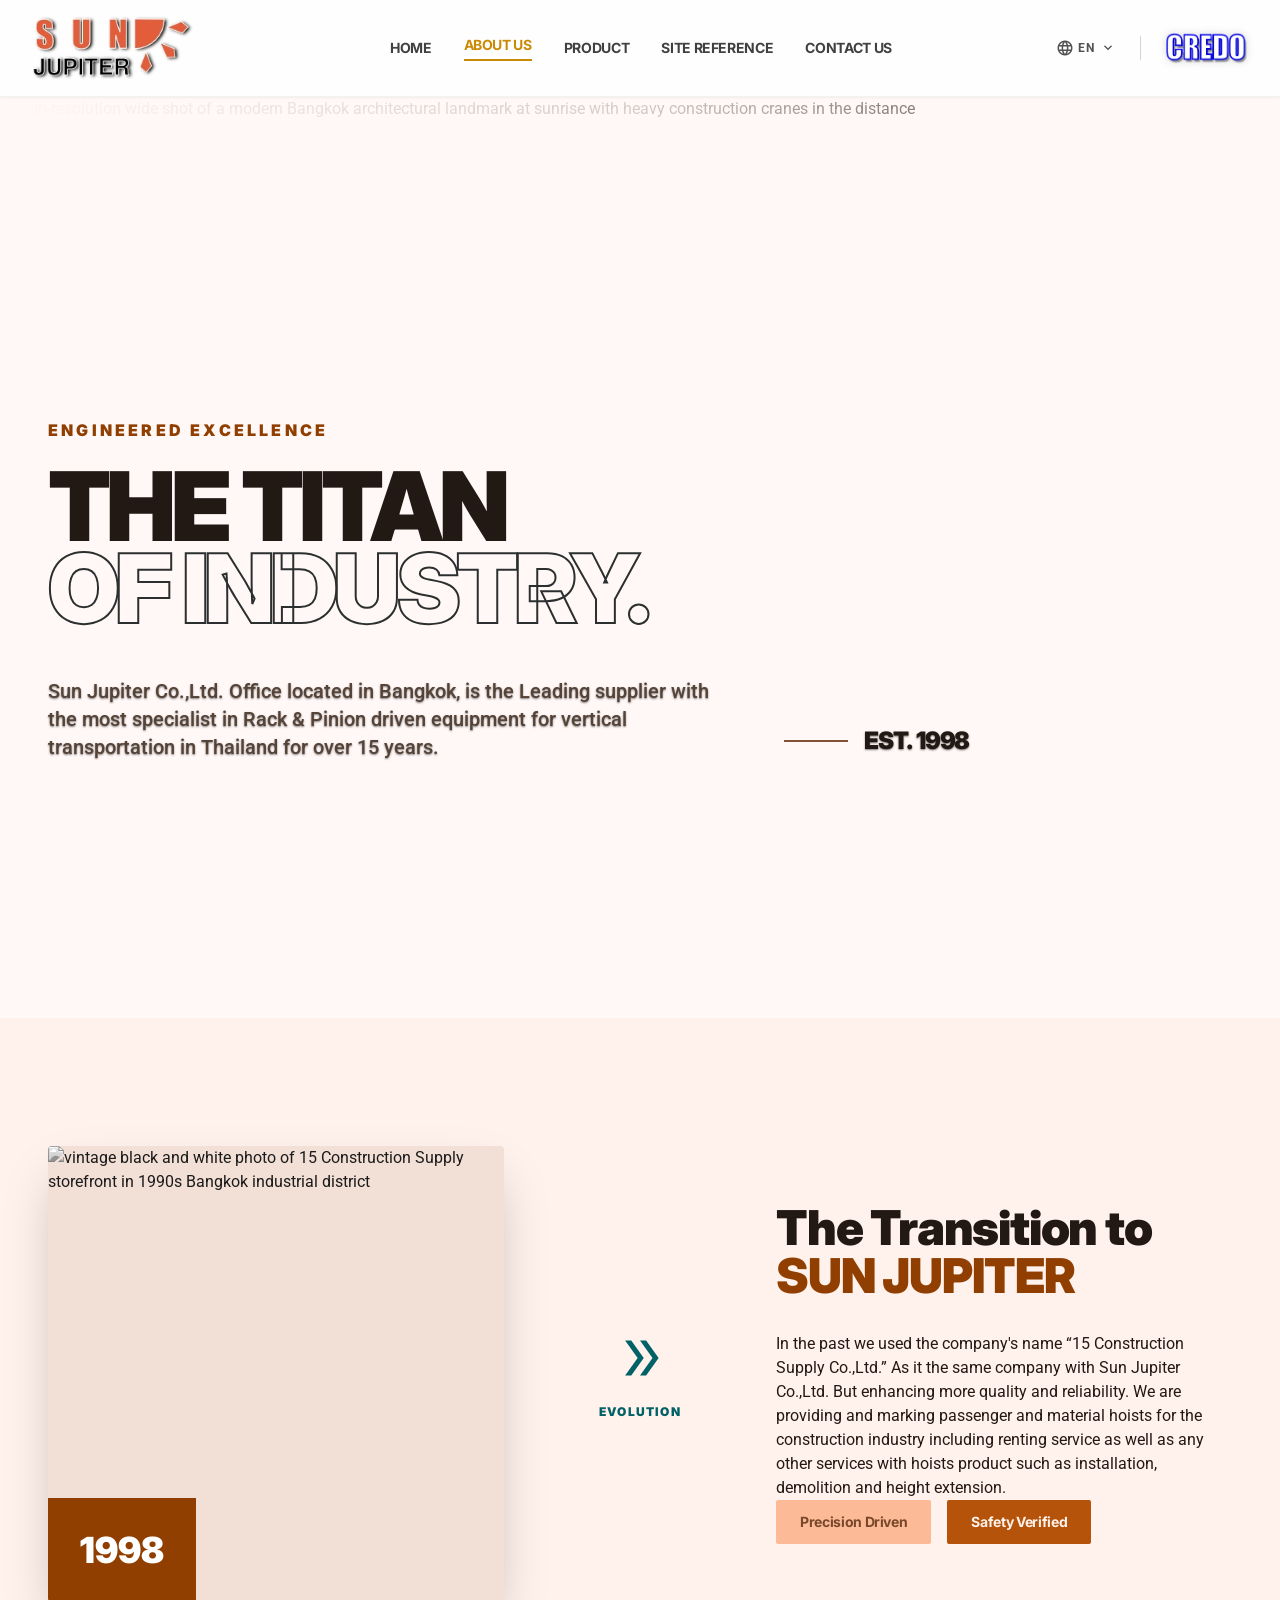
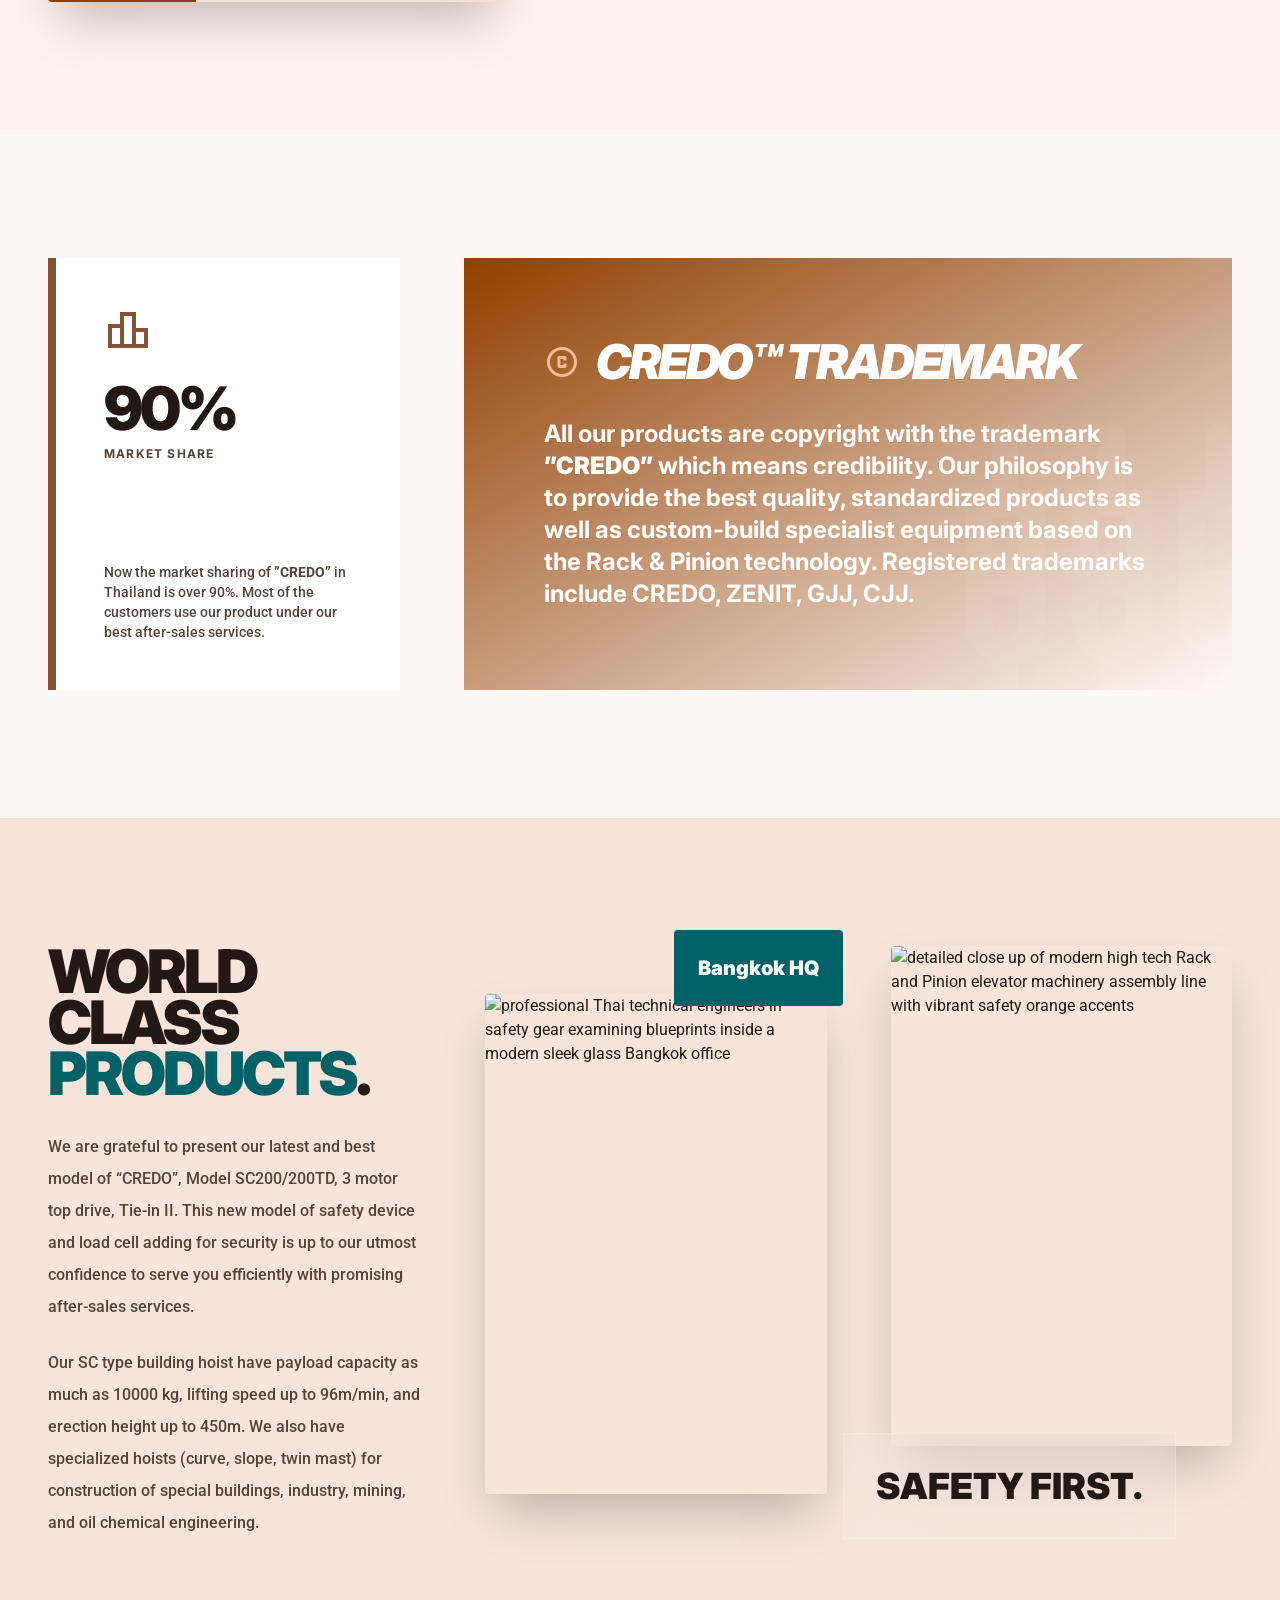
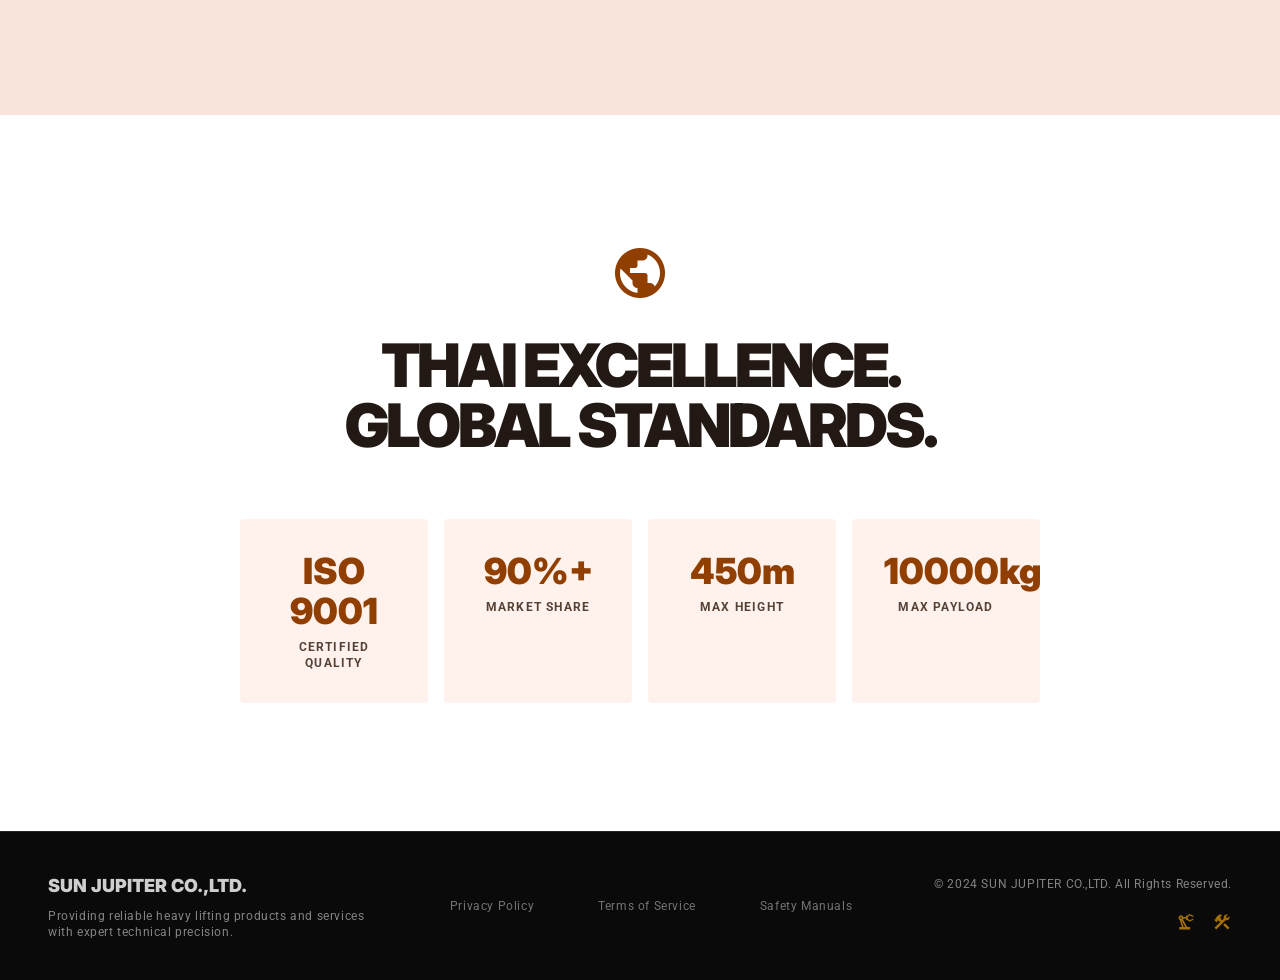
==== commit 8beb1113: "Add files via upload" ====
--- a/about.html
+++ b/about.html
@@ -1,7 +1,7 @@
 <!DOCTYPE html>
 
 <html class="light" lang="en"><head>
-  <title>About Us | Sun Jupiter Co., Ltd.</title>
+  <title>บริษัท ซัน จูปิเตอร์ จำกัด | เกี่ยวกับเรา</title>
   <link rel="icon" type="image/png" href="assets/favicon.png"/>
 <link rel="preconnect" href="https://fonts.googleapis.com"/>
 <link rel="preconnect" href="https://fonts.gstatic.com" crossorigin/>
@@ -181,9 +181,9 @@
 <body class="bg-surface text-on-surface antialiased">
 <a href="#main-content" class="sr-only focus:not-sr-only focus:fixed focus:top-4 focus:left-4 focus:z-[100] focus:bg-yellow-600 focus:text-white focus:px-4 focus:py-2 focus:font-bold focus:rounded">Skip to main content</a>
 <!-- STANDARDIZED NAVBAR -->
-<nav aria-label="Main navigation" class="fixed top-0 w-full z-50 bg-white/85 backdrop-blur-md shadow-sm border-b border-neutral-200/50 flex justify-between items-center px-8 py-4 w-full max-w-none transition-all duration-300">
+<nav aria-label="Main navigation" class="relative fixed top-0 w-full z-50 bg-white/85 backdrop-blur-md shadow-sm border-b border-neutral-200/50 flex justify-between items-center px-8 py-4 w-full max-w-none transition-all duration-300">
 <a href="index.html" class="flex items-center transition-transform hover:scale-105" onclick="if(window.navigateToSPA){event.preventDefault();window.navigateToSPA('index.html')}" aria-label="SUN JUPITER CO.,LTD. — Go to homepage">
-<img loading="eager" alt="SUN JUPITER CO.,LTD. Logo" class="h-14 md:h-16 w-auto object-contain" src="assets/sunjupiter-logo.webp"/>
+<img loading="eager" alt="SUN JUPITER CO.,LTD. Logo" class="h-10 md:h-16 w-auto object-contain mobile-logo-sm" src="assets/sunjupiter-logo.webp"/>
 </a>
 <div class="hidden md:flex items-center space-x-8 font-headline font-bold tracking-tight text-sm uppercase">
 <a class="text-neutral-700 hover:text-yellow-600 transition-colors transition-all duration-300" href="index.html">Home</a>
@@ -192,13 +192,8 @@
 <a class="text-neutral-700 hover:text-yellow-600 transition-colors transition-all duration-300" href="site-reference.html">Site Reference</a>
 <a class="text-neutral-700 hover:text-yellow-600 transition-colors transition-all duration-300" href="contact.html">Contact Us</a>
 </div>
-<button class="md:hidden flex flex-col items-center justify-center" id="hamburger-btn" aria-label="Open navigation menu" onclick="toggleNavOverlay(true)" style="gap:5px;width:38px;height:38px;border:2px solid #a3a3a3;border-radius:6px;background:transparent;cursor:pointer;flex-shrink:0;transition:border-color 0.2s" onmouseover="this.style.borderColor='#ca8a04'" onmouseout="this.style.borderColor='#a3a3a3'">
-  <span style="display:block;width:16px;height:2px;background:#404040;border-radius:1px"></span>
-  <span style="display:block;width:16px;height:2px;background:#404040;border-radius:1px"></span>
-  <span style="display:block;width:16px;height:2px;background:#404040;border-radius:1px"></span>
-</button>
 <div class="flex items-center gap-6">
-<div class="relative group">
+<div class="mobile-center-abs relative group">
 <button class="flex items-center gap-1 text-xs font-bold text-neutral-600 hover:text-yellow-600 uppercase tracking-widest transition-colors py-2" aria-label="Select language" aria-haspopup="true" aria-expanded="false">
 <span class="material-symbols-outlined text-[18px]" aria-hidden="true">language</span>
 EN
@@ -215,13 +210,18 @@
 </div>
 <div class="h-6 w-px bg-neutral-300 hidden md:block"></div>
 <img loading="eager" src="assets/credo.webp" alt="CREDO" class="hidden lg:block h-8 w-auto object-contain icon-drop-shadow">
+<button class="md:hidden flex flex-col items-center justify-center" id="hamburger-btn" aria-label="Open navigation menu" onclick="toggleNavOverlay(true)" style="gap:5px;width:38px;height:38px;border:2px solid #a3a3a3;border-radius:6px;background:transparent;cursor:pointer;flex-shrink:0;transition:border-color 0.2s" onmouseover="this.style.borderColor='#ca8a04'" onmouseout="this.style.borderColor='#a3a3a3'">
+  <span style="display:block;width:16px;height:2px;background:#404040;border-radius:1px"></span>
+  <span style="display:block;width:16px;height:2px;background:#404040;border-radius:1px"></span>
+  <span style="display:block;width:16px;height:2px;background:#404040;border-radius:1px"></span>
+</button>
 </div>
 </nav>
 <div id="nav-overlay" style="display:none;opacity:0;transition:opacity 0.35s ease;position:fixed;inset:0;z-index:60;background:#0a0a0a;flex-direction:column;align-items:center;justify-content:center">
   <button onclick="toggleNavOverlay(false)" aria-label="Close menu" style="position:absolute;top:24px;right:32px;background:none;border:none;cursor:pointer;color:#fff;line-height:1;padding:8px">
     <span class="material-symbols-outlined" style="font-size:32px">close</span>
   </button>
-  <div style="display:flex;flex-direction:column;align-items:center;gap:28px;text-align:center;padding:32px">
+  <div style="display:flex;flex-direction:column;align-items:flex-start;gap:28px;padding:48px 32px">
     <a href="index.html" onclick="navOverlayGo(event,'index.html')" style="font-size:clamp(28px,5vw,52px);font-weight:900;text-transform:uppercase;letter-spacing:-0.02em;color:#fff;text-decoration:none;transition:color 0.2s" onmouseover="this.style.color='#ca8a04'" onmouseout="this.style.color='#fff'">Home</a>
     <span style="font-size:clamp(28px,5vw,52px);font-weight:900;text-transform:uppercase;letter-spacing:-0.02em;color:#ca8a04">About Us</span>
     <a href="product.html" onclick="navOverlayGo(event,'product.html')" style="font-size:clamp(28px,5vw,52px);font-weight:900;text-transform:uppercase;letter-spacing:-0.02em;color:#fff;text-decoration:none;transition:color 0.2s" onmouseover="this.style.color='#ca8a04'" onmouseout="this.style.color='#fff'">Product</a>
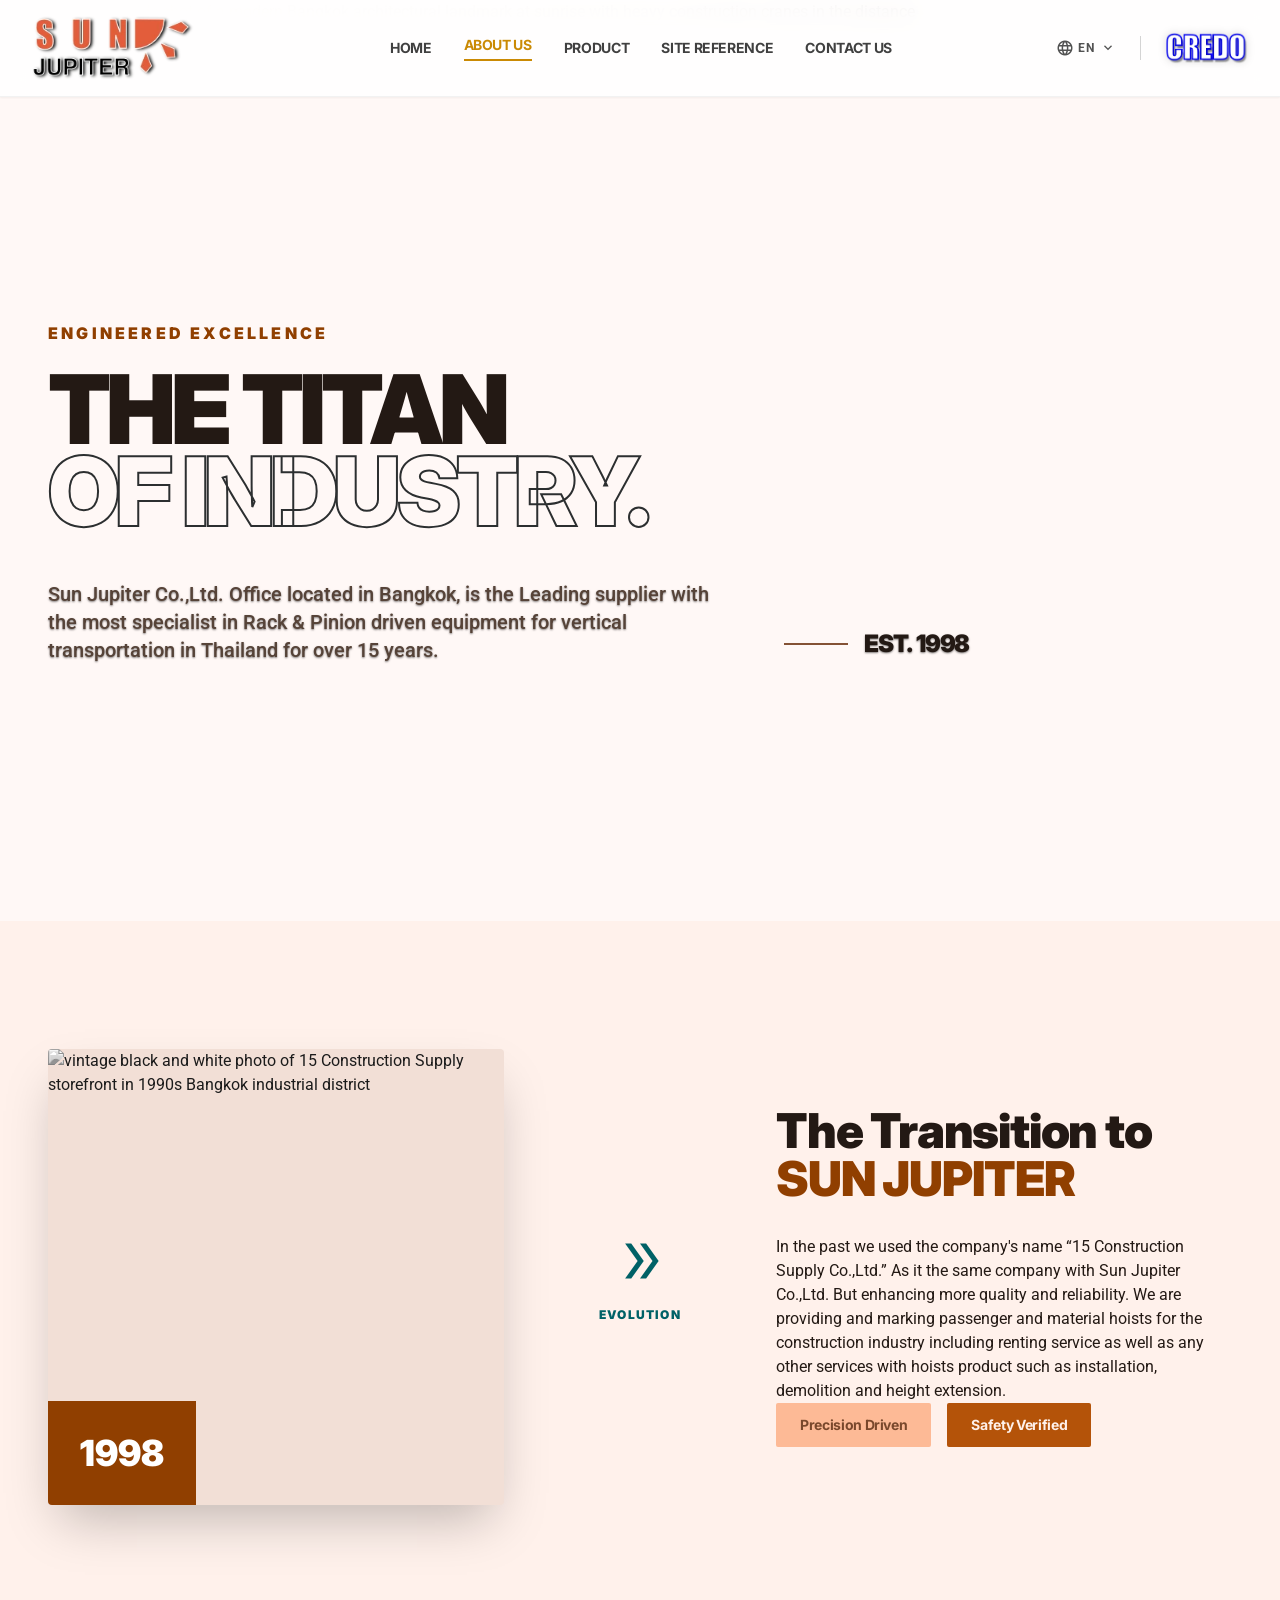
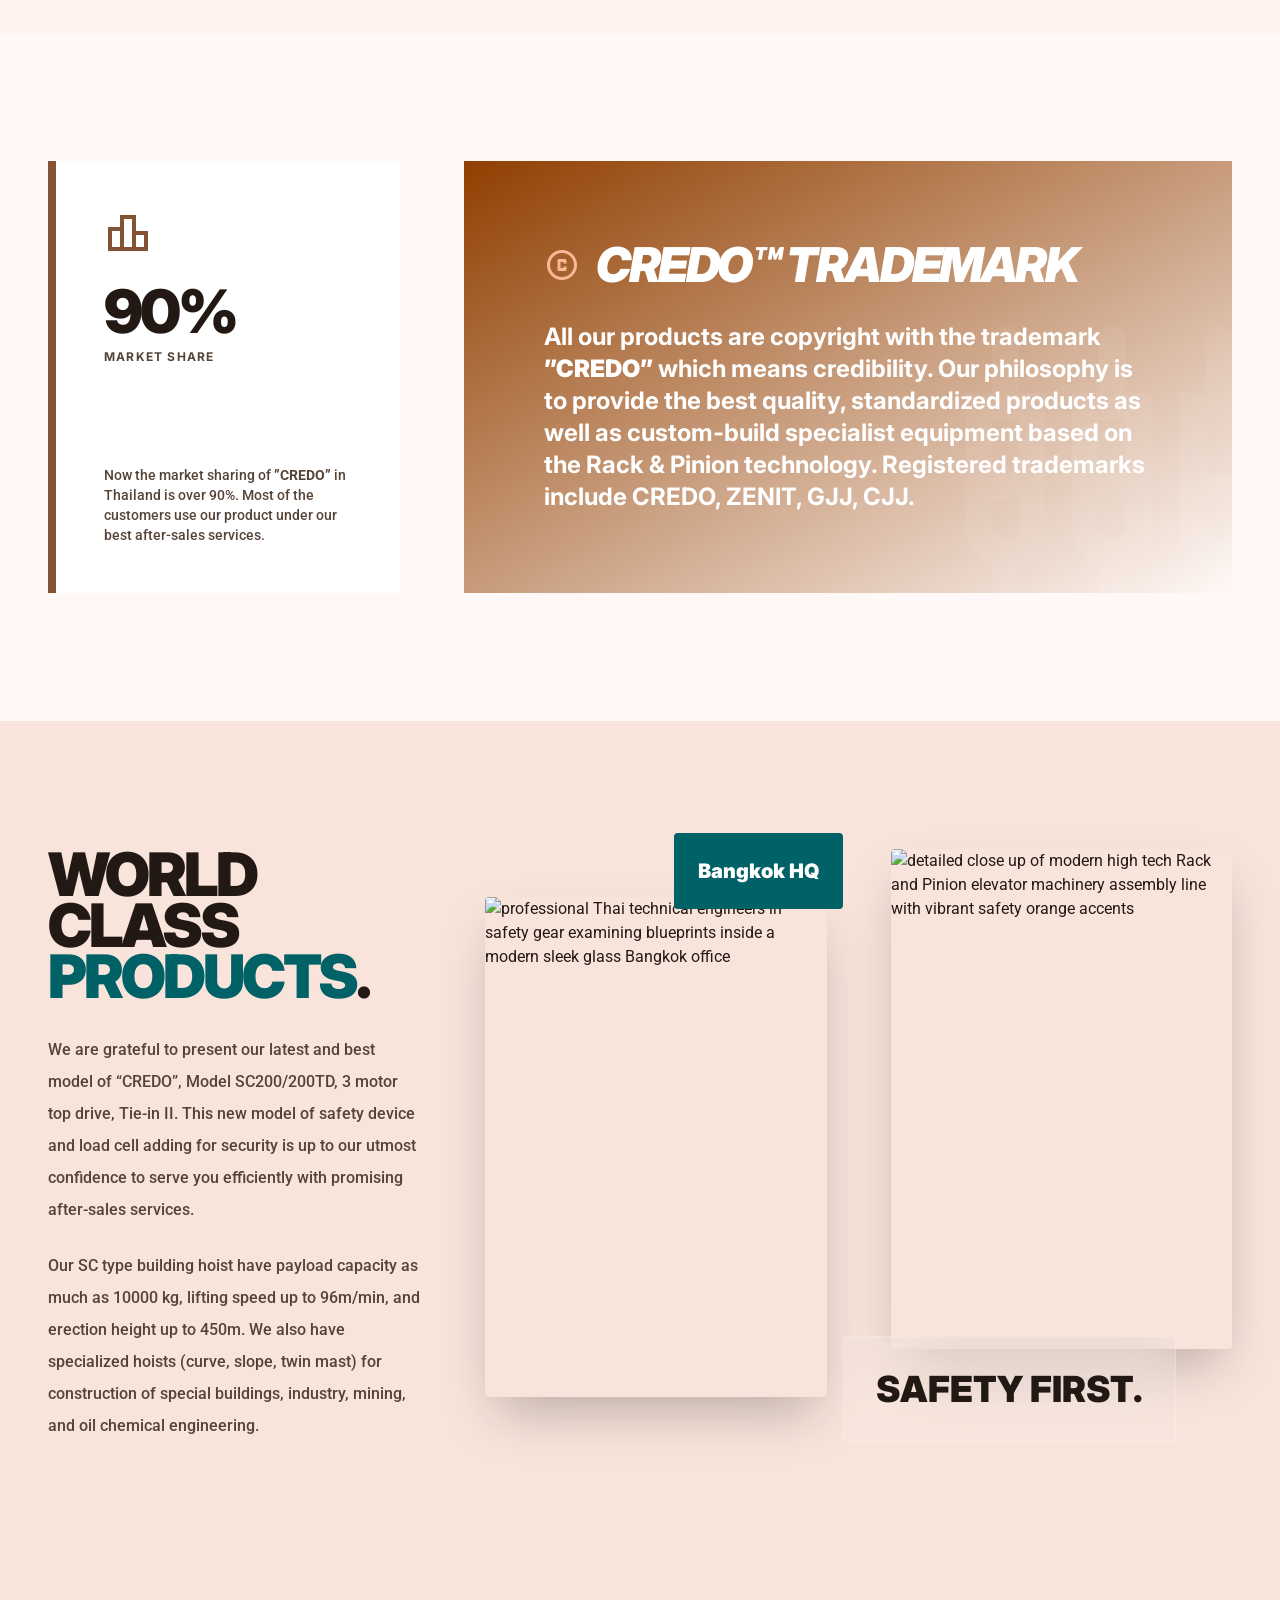
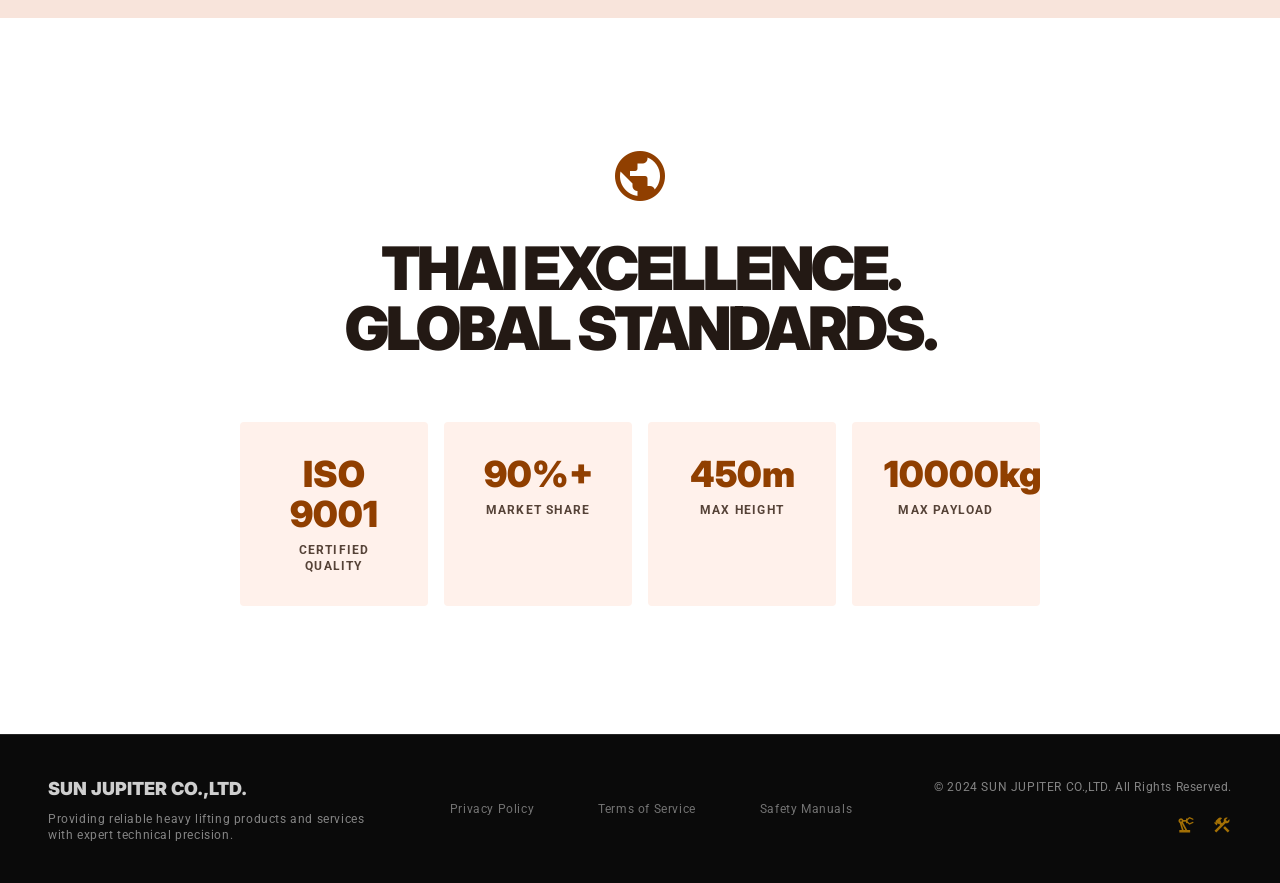
==== commit 71021bce: "Add files via upload" ====
--- a/about.html
+++ b/about.html
@@ -181,7 +181,7 @@
 <body class="bg-surface text-on-surface antialiased">
 <a href="#main-content" class="sr-only focus:not-sr-only focus:fixed focus:top-4 focus:left-4 focus:z-[100] focus:bg-yellow-600 focus:text-white focus:px-4 focus:py-2 focus:font-bold focus:rounded">Skip to main content</a>
 <!-- STANDARDIZED NAVBAR -->
-<nav aria-label="Main navigation" class="relative fixed top-0 w-full z-50 bg-white/85 backdrop-blur-md shadow-sm border-b border-neutral-200/50 flex justify-between items-center px-8 py-4 w-full max-w-none transition-all duration-300">
+<nav aria-label="Main navigation" class="fixed top-0 w-full z-50 bg-white/85 backdrop-blur-md shadow-sm border-b border-neutral-200/50 flex justify-between items-center px-8 py-4 max-w-none transition-all duration-300">
 <a href="index.html" class="flex items-center transition-transform hover:scale-105" onclick="if(window.navigateToSPA){event.preventDefault();window.navigateToSPA('index.html')}" aria-label="SUN JUPITER CO.,LTD. — Go to homepage">
 <img loading="eager" alt="SUN JUPITER CO.,LTD. Logo" class="h-10 md:h-16 w-auto object-contain mobile-logo-sm" src="assets/sunjupiter-logo.webp"/>
 </a>
@@ -271,7 +271,7 @@
 <div class="md:col-span-5">
 <h2 class="font-headline font-black text-5xl mb-8 tracking-tight">The Transition to <span class="text-primary">SUN JUPITER</span></h2>
 <p class=”text-on-surface-variant leading-loose mb-6 font-medium”>In the past we used the company's name “15 Construction Supply Co.,Ltd.” As it the same company with Sun Jupiter Co.,Ltd. But enhancing more quality and reliability. We are providing and marking passenger and material hoists for the construction industry including renting service as well as any other services with hoists product such as installation, demolition and height extension.</p>
-<div class="flex gap-4">
+<div class="flex gap-4 mt-10">
 <div class="px-6 py-3 bg-secondary-container text-on-secondary-container font-headline font-bold text-sm tracking-tight rounded-md">Precision Driven</div>
 <div class="px-6 py-3 bg-primary-container text-on-primary-container font-headline font-bold text-sm tracking-tight rounded-md">Safety Verified</div>
 </div>
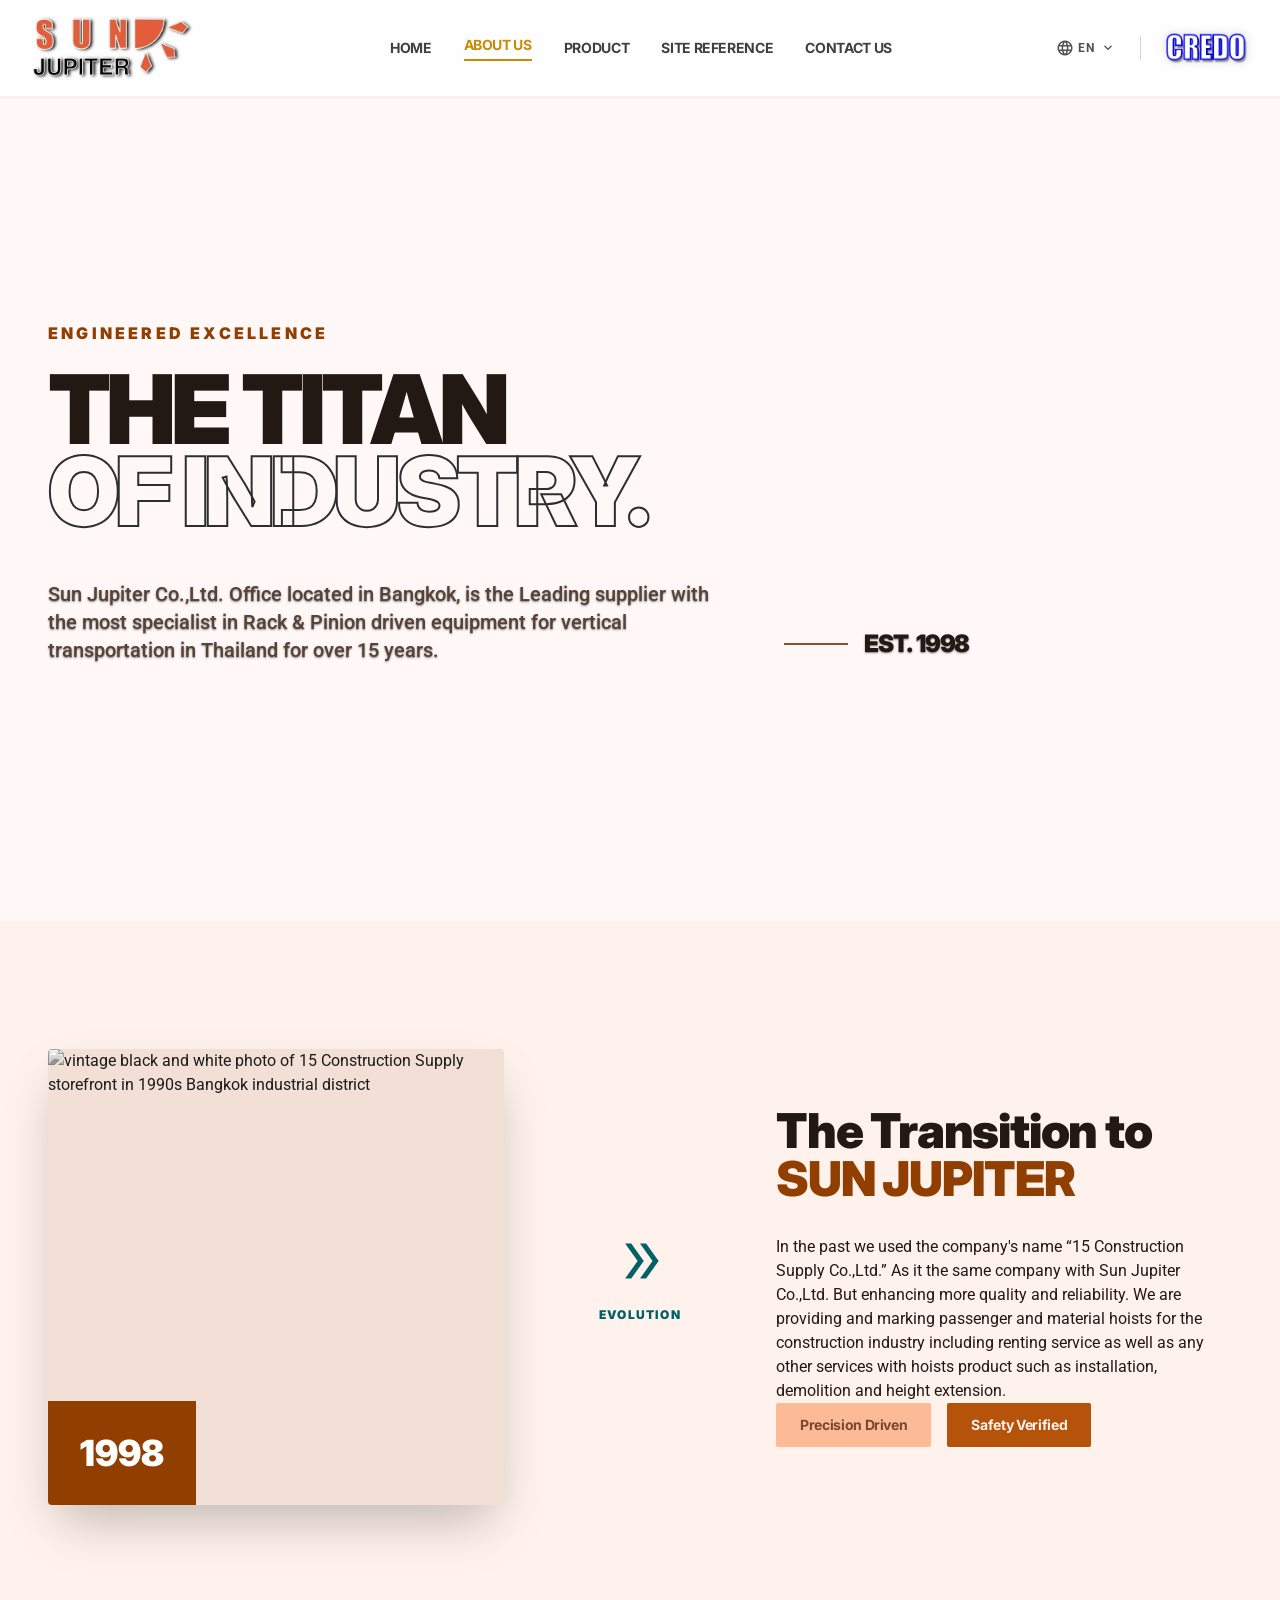
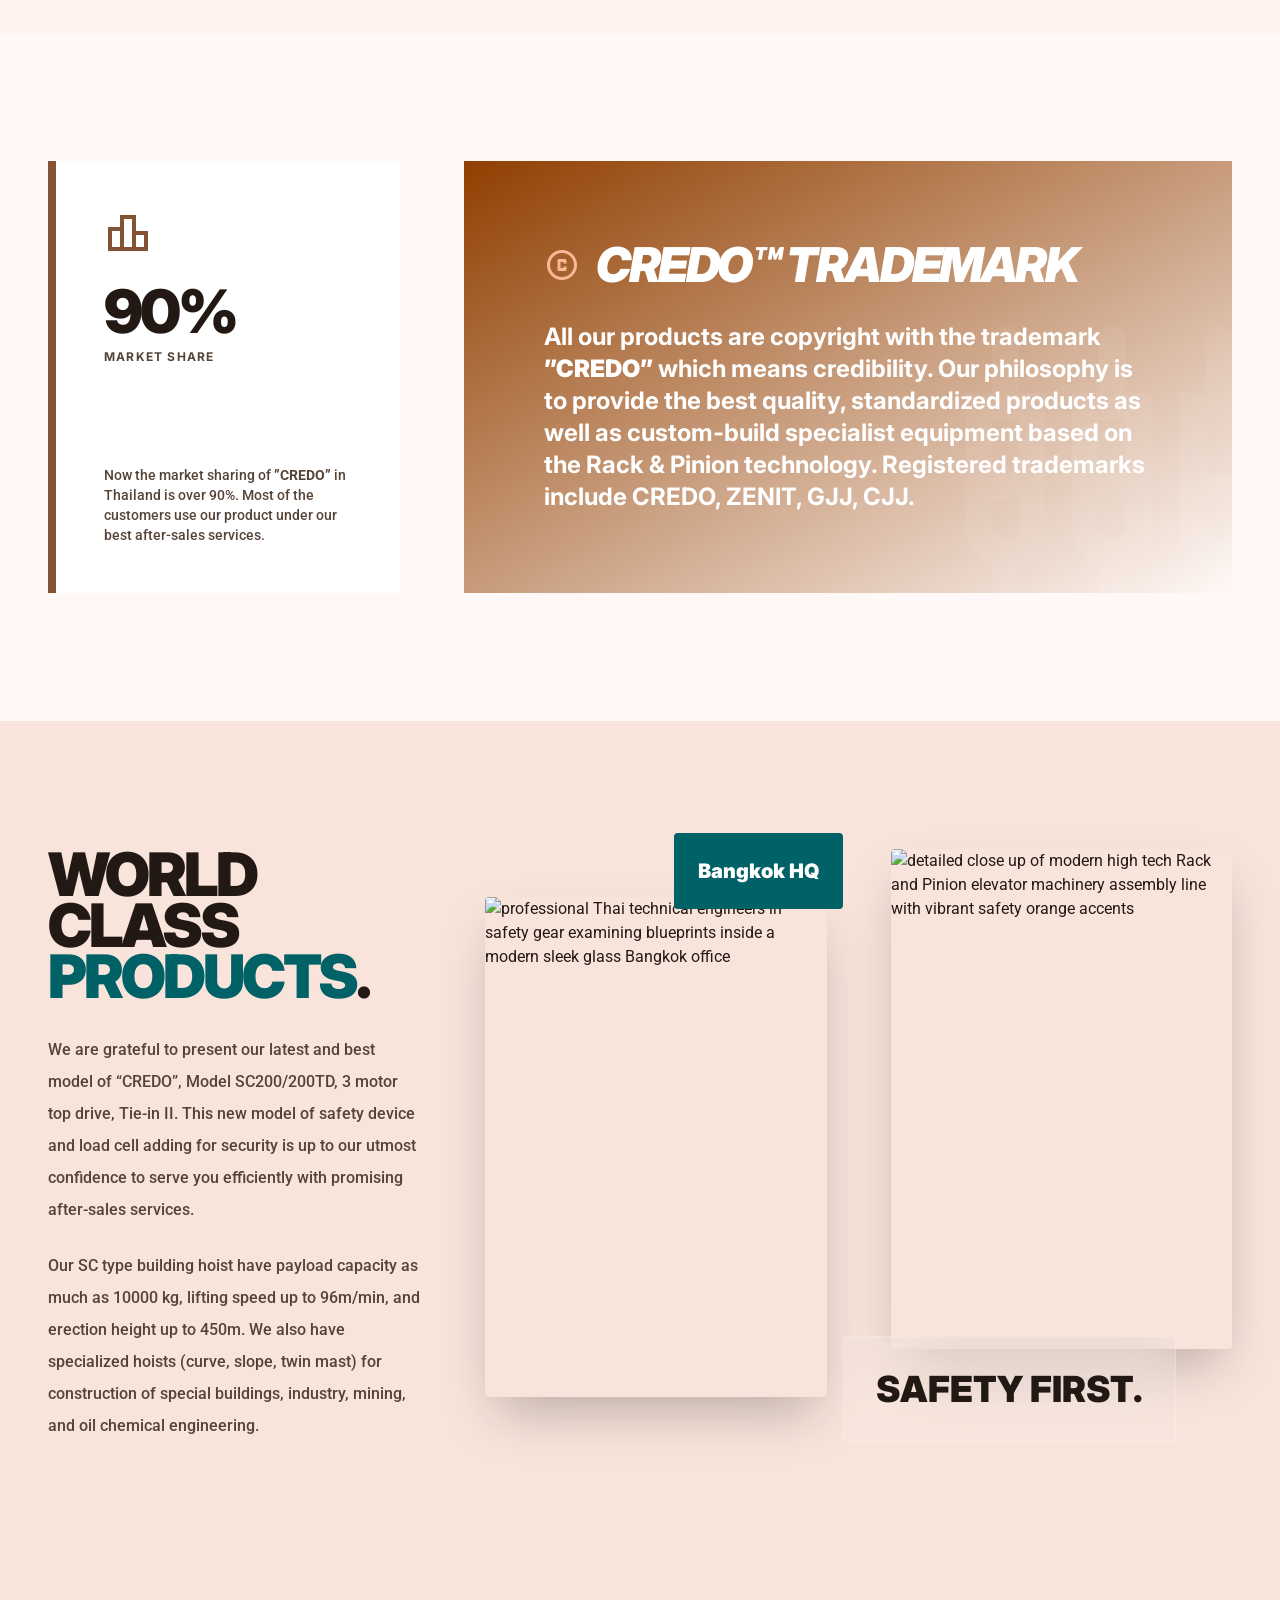
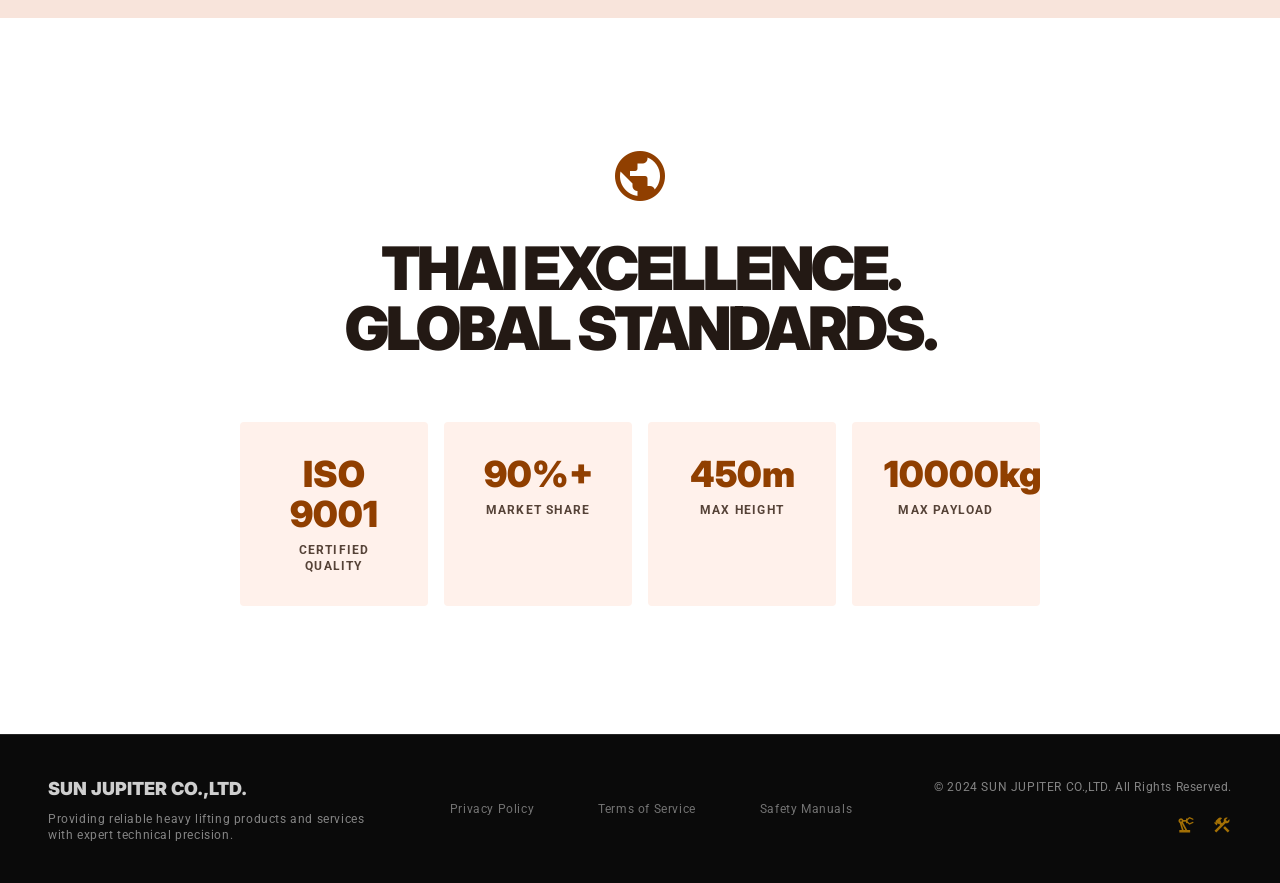
==== commit 0a8cf7bf: "Add files via upload" ====
--- a/about.html
+++ b/about.html
@@ -1,4 +1,4 @@
-<!DOCTYPE html>
+﻿<!DOCTYPE html>
 
 <html class="light" lang="en"><head>
   <title>บริษัท ซัน จูปิเตอร์ จำกัด | เกี่ยวกับเรา</title>
@@ -9,6 +9,7 @@
 <link href="https://fonts.googleapis.com/css2?family=Material+Symbols+Outlined:wght,FILL@100..700,0..1&display=swap" rel="stylesheet" media="print" onload="this.media='all'"/>
 <meta charset="utf-8"/>
 <meta content="width=device-width, initial-scale=1.0" name="viewport"/>
+<style>html,body{background-color:#fff8f6}nav{background:rgba(255,255,255,0.85)}::-webkit-scrollbar-track,::-webkit-scrollbar{background:#fff8f6}</style>
 <link rel="stylesheet" href="assets/tailwind.css"/>
 
 <style>
@@ -182,7 +183,7 @@
 <a href="#main-content" class="sr-only focus:not-sr-only focus:fixed focus:top-4 focus:left-4 focus:z-[100] focus:bg-yellow-600 focus:text-white focus:px-4 focus:py-2 focus:font-bold focus:rounded">Skip to main content</a>
 <!-- STANDARDIZED NAVBAR -->
 <nav aria-label="Main navigation" class="fixed top-0 w-full z-50 bg-white/85 backdrop-blur-md shadow-sm border-b border-neutral-200/50 flex justify-between items-center px-8 py-4 max-w-none transition-all duration-300">
-<a href="index.html" class="flex items-center transition-transform hover:scale-105" onclick="if(window.navigateToSPA){event.preventDefault();window.navigateToSPA('index.html')}" aria-label="SUN JUPITER CO.,LTD. — Go to homepage">
+<a href="index.html" class="flex items-center transition-transform hover:scale-105 ml-6" onclick="if(window.navigateToSPA){event.preventDefault();window.navigateToSPA('index.html')}" aria-label="SUN JUPITER CO.,LTD. — Go to homepage">
 <img loading="eager" alt="SUN JUPITER CO.,LTD. Logo" class="h-10 md:h-16 w-auto object-contain mobile-logo-sm" src="assets/sunjupiter-logo.webp"/>
 </a>
 <div class="hidden md:flex items-center space-x-8 font-headline font-bold tracking-tight text-sm uppercase">
@@ -233,7 +234,7 @@
 <header id="main-content" class="pt-24 relative min-h-[921px] flex items-center overflow-hidden bg-surface">
 <div class="absolute inset-0 z-0">
 <div class="absolute inset-0 bg-gradient-to-r from-surface via-surface/80 to-transparent z-10"></div>
-<img loading="eager" alt="high-resolution wide shot of a modern Bangkok architectural landmark at sunrise with heavy construction cranes in the distance" class="w-full h-full object-cover" data-alt="high-resolution wide shot of a modern Bangkok architectural landmark at sunrise with heavy construction cranes in the distance" src="https://lh3.googleusercontent.com/aida-public/[base64]"/>
+<img loading="eager" alt="construction site with cranes and workers" class="w-full h-full object-cover" src="assets/about-hero.jpg"/>
 </div>
 <div class="container mx-auto px-12 relative z-20">
 <div class="max-w-5xl">
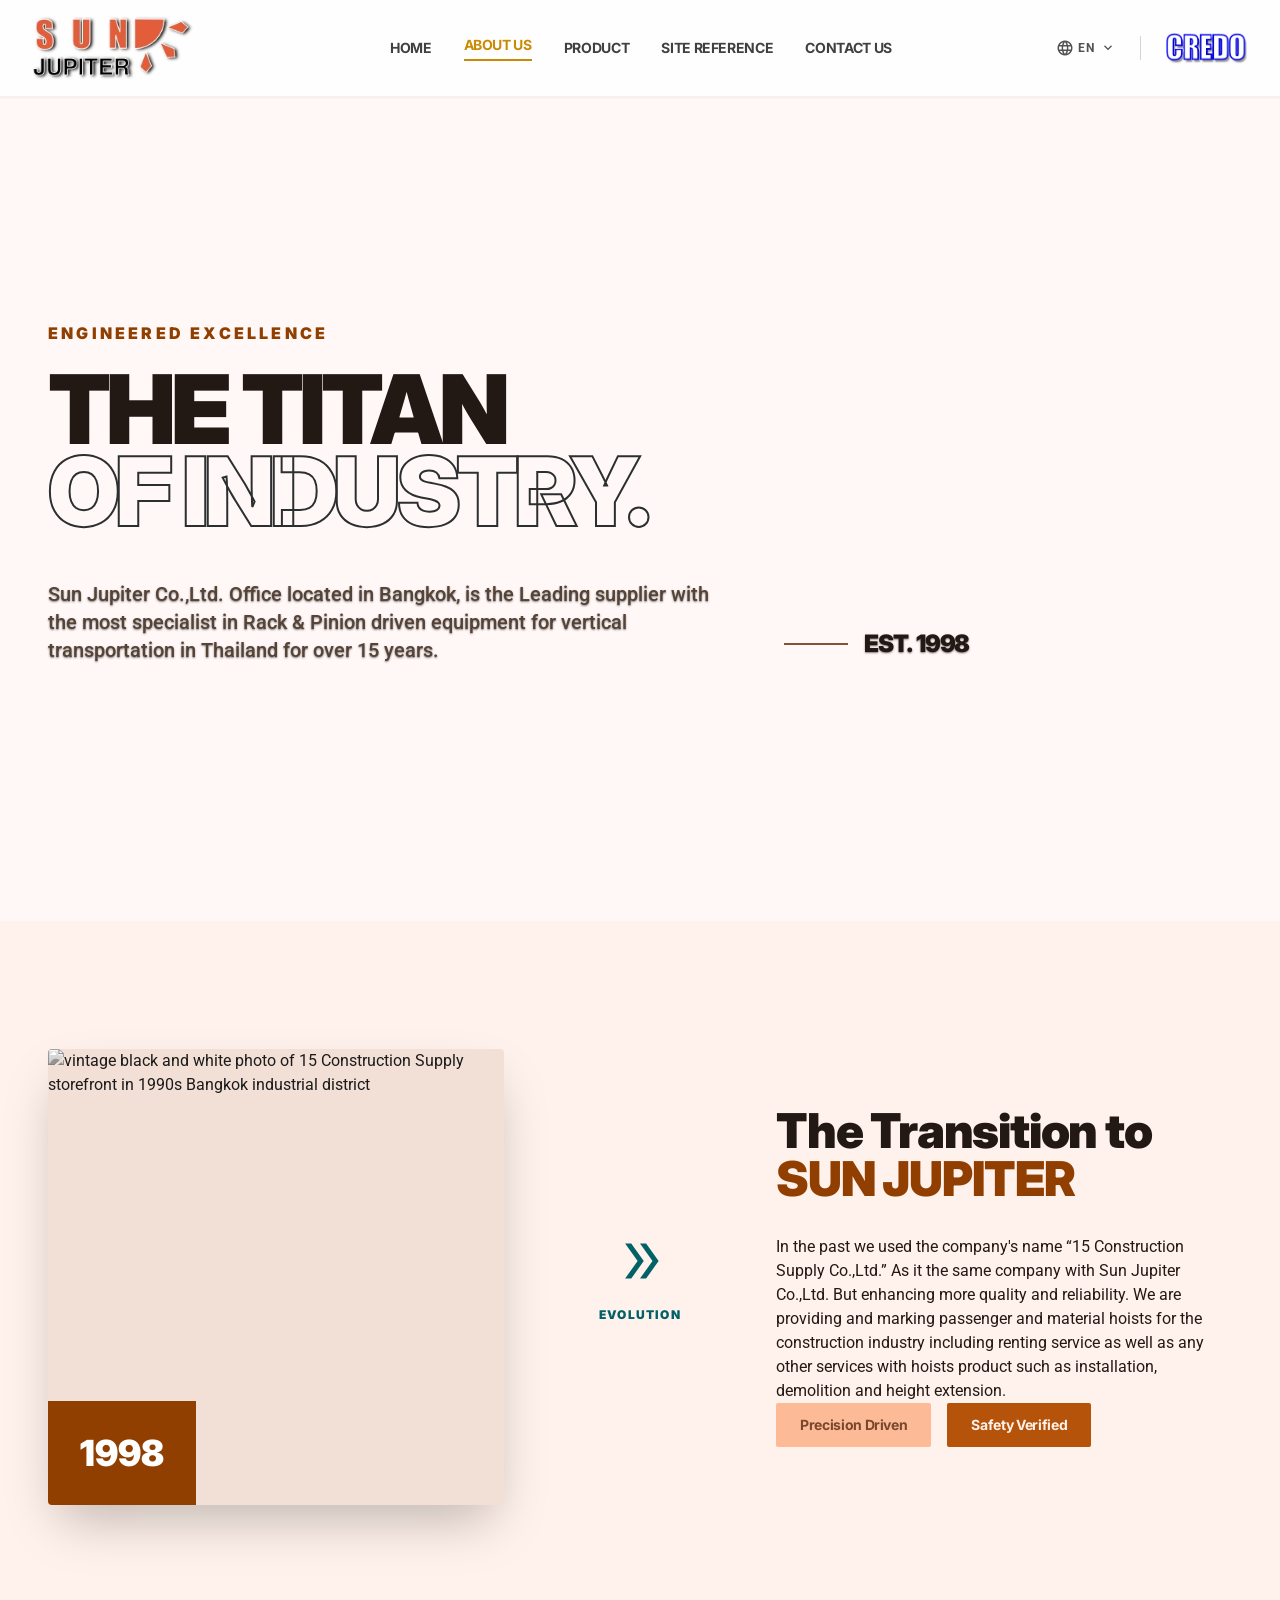
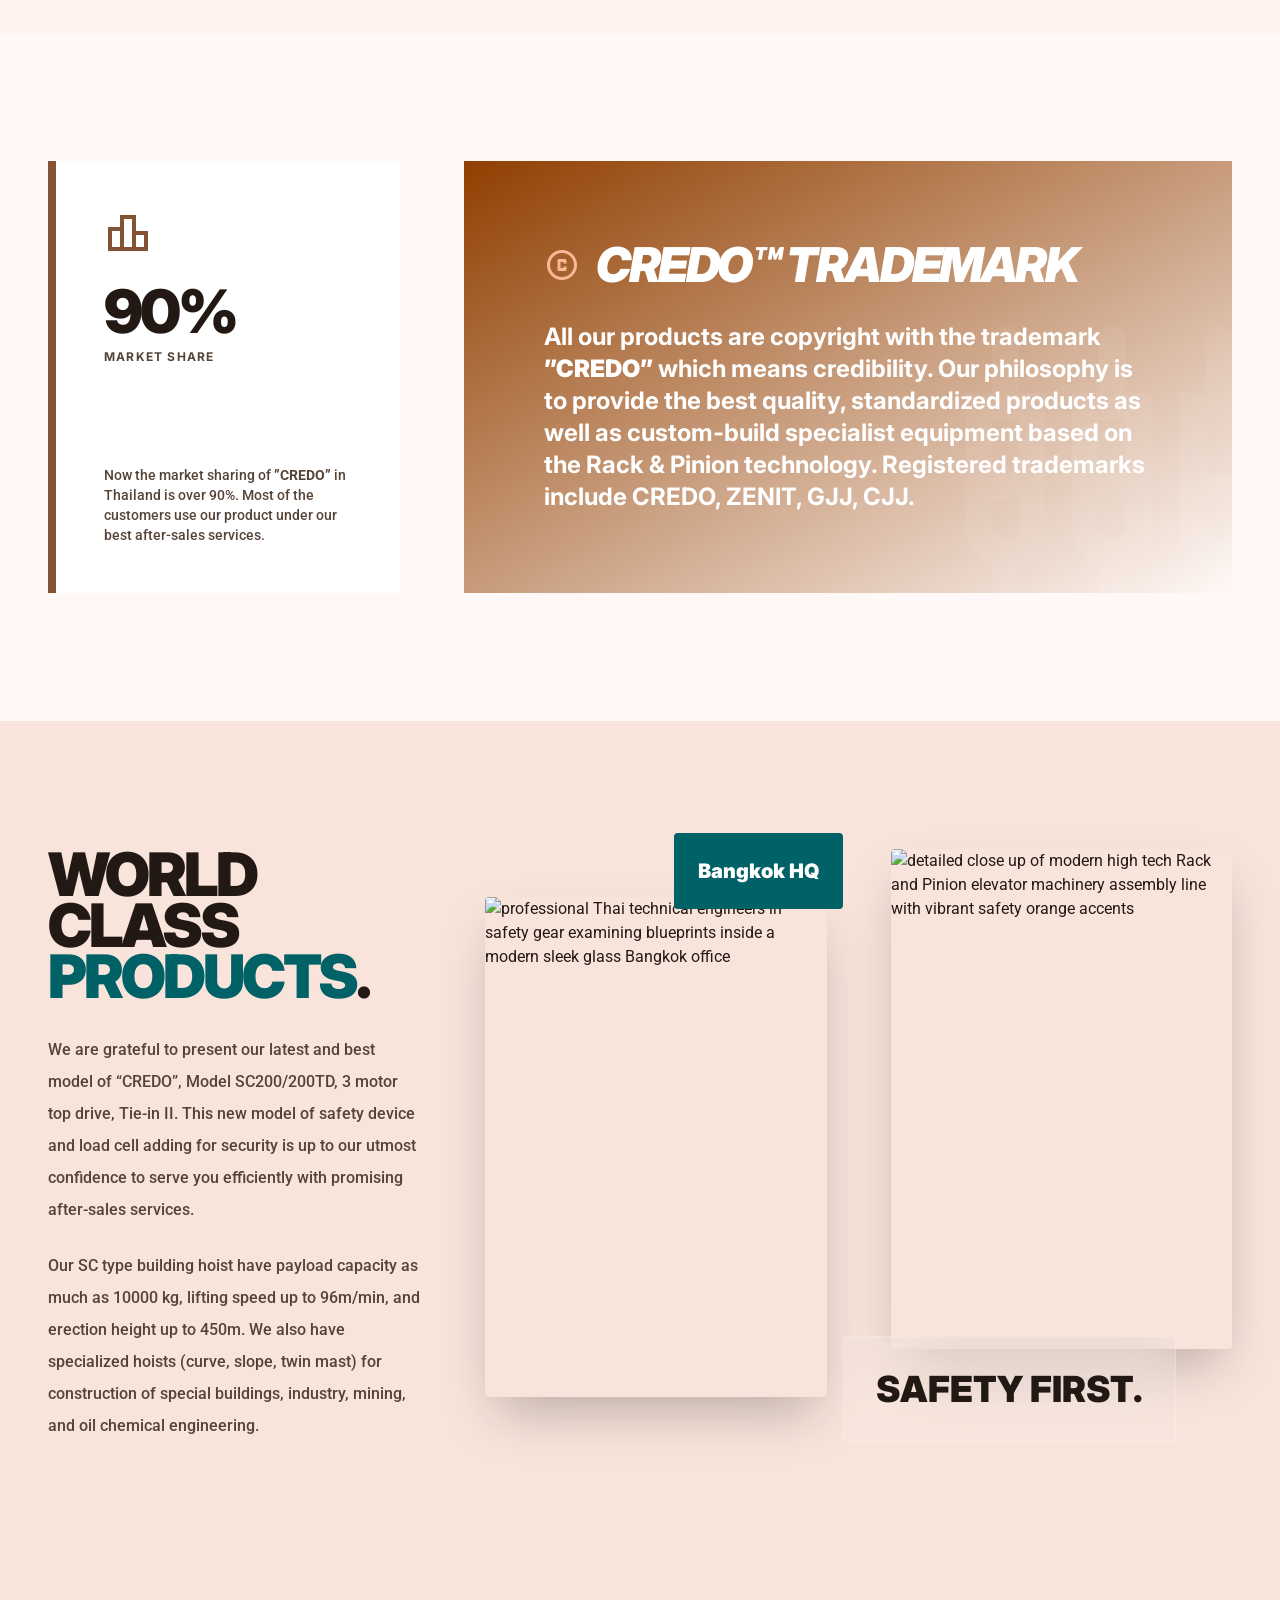
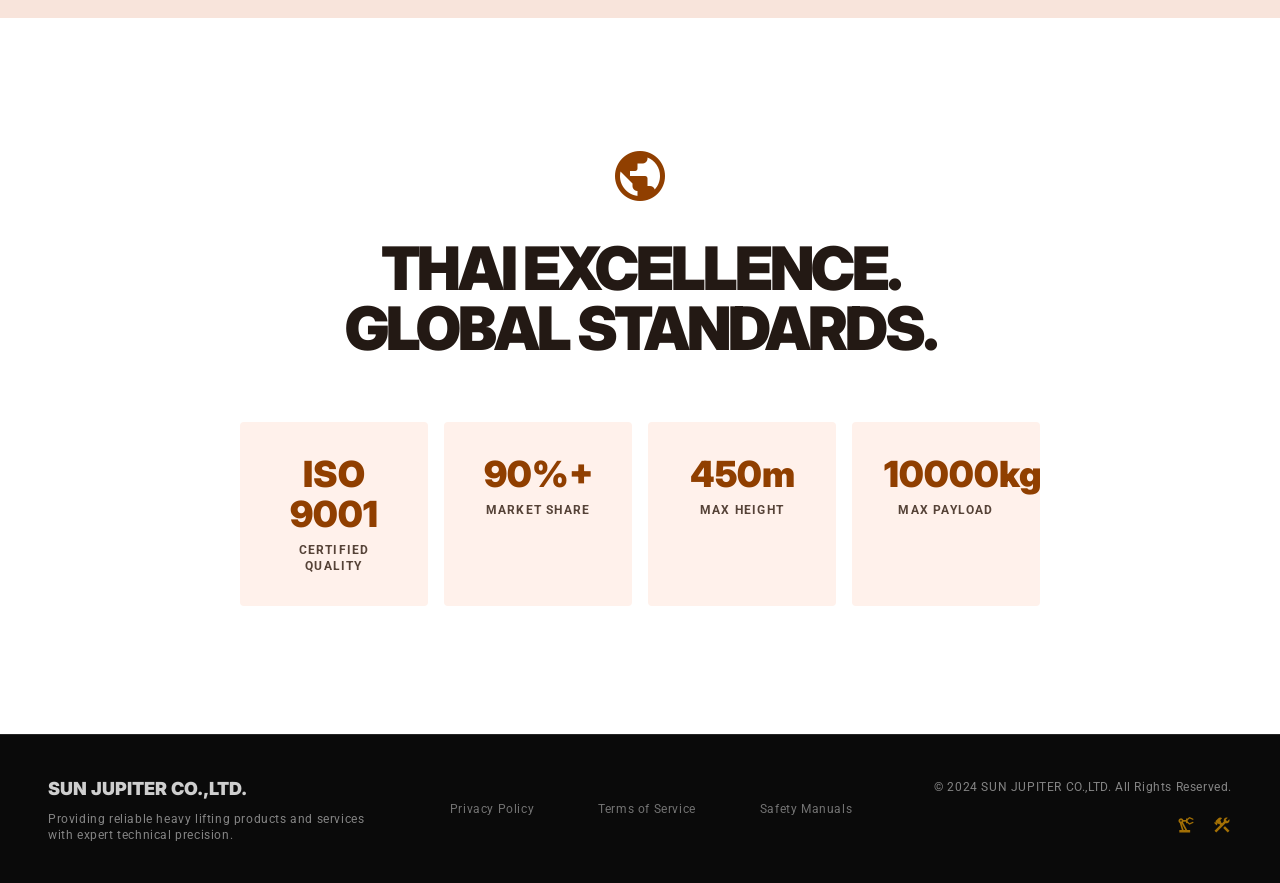
==== commit c8cf5569: "Add files via upload" ====
--- a/about.html
+++ b/about.html
@@ -9,7 +9,7 @@
 <link href="https://fonts.googleapis.com/css2?family=Material+Symbols+Outlined:wght,FILL@100..700,0..1&display=swap" rel="stylesheet" media="print" onload="this.media='all'"/>
 <meta charset="utf-8"/>
 <meta content="width=device-width, initial-scale=1.0" name="viewport"/>
-<style>html,body{background-color:#fff8f6}nav{background:rgba(255,255,255,0.85)}::-webkit-scrollbar-track,::-webkit-scrollbar{background:#fff8f6}</style>
+<style>html,body{background-color:#ffffff}nav{background:rgba(255,255,255,0.85);backdrop-filter:blur(12px);-webkit-backdrop-filter:blur(12px)}::-webkit-scrollbar-track,::-webkit-scrollbar{background:#ffffff}</style>
 <link rel="stylesheet" href="assets/tailwind.css"/>
 
 <style>
@@ -210,7 +210,7 @@
 </div>
 </div>
 <div class="h-6 w-px bg-neutral-300 hidden md:block"></div>
-<img loading="eager" src="assets/credo.webp" alt="CREDO" class="hidden lg:block h-8 w-auto object-contain icon-drop-shadow">
+<img loading="eager" src="assets/credo.webp" alt="CREDO" class="hidden lg:block h-8 w-auto object-contain">
 <button class="md:hidden flex flex-col items-center justify-center" id="hamburger-btn" aria-label="Open navigation menu" onclick="toggleNavOverlay(true)" style="gap:5px;width:38px;height:38px;border:2px solid #a3a3a3;border-radius:6px;background:transparent;cursor:pointer;flex-shrink:0;transition:border-color 0.2s" onmouseover="this.style.borderColor='#ca8a04'" onmouseout="this.style.borderColor='#a3a3a3'">
   <span style="display:block;width:16px;height:2px;background:#404040;border-radius:1px"></span>
   <span style="display:block;width:16px;height:2px;background:#404040;border-radius:1px"></span>
